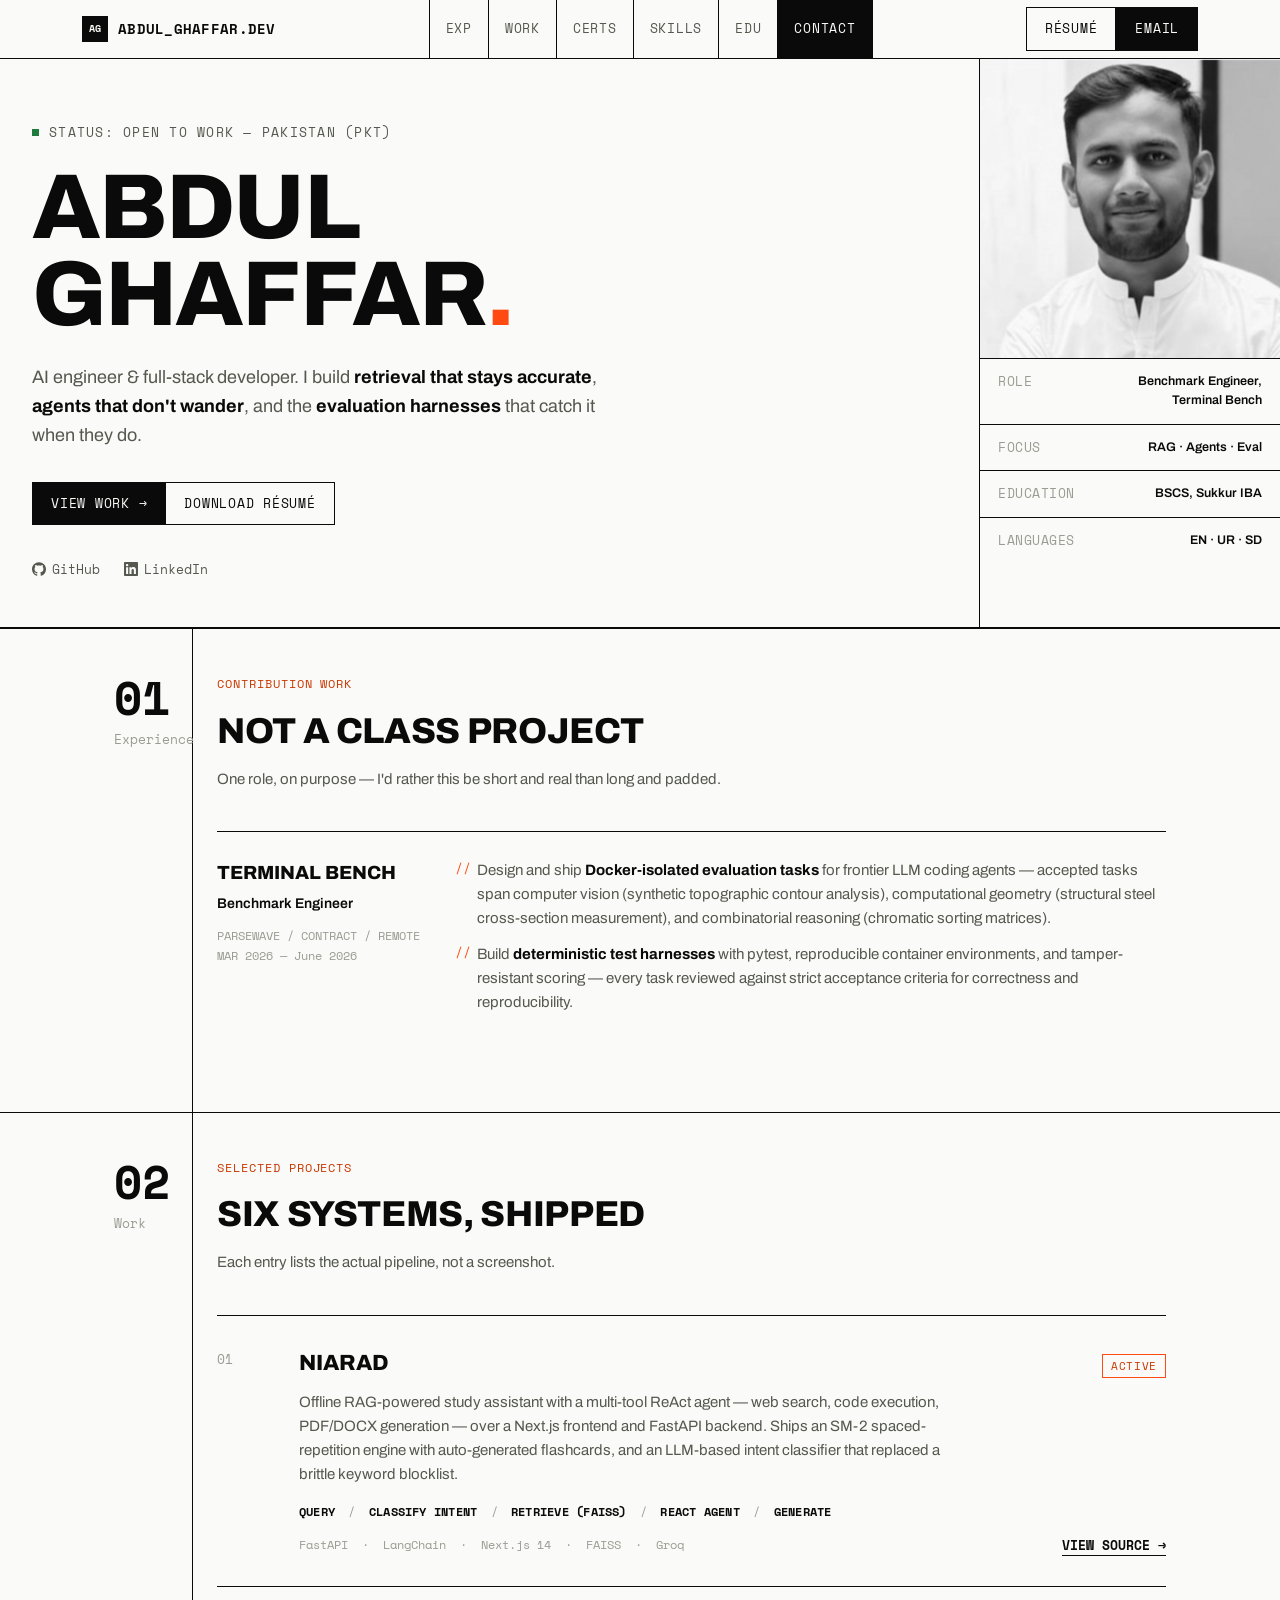
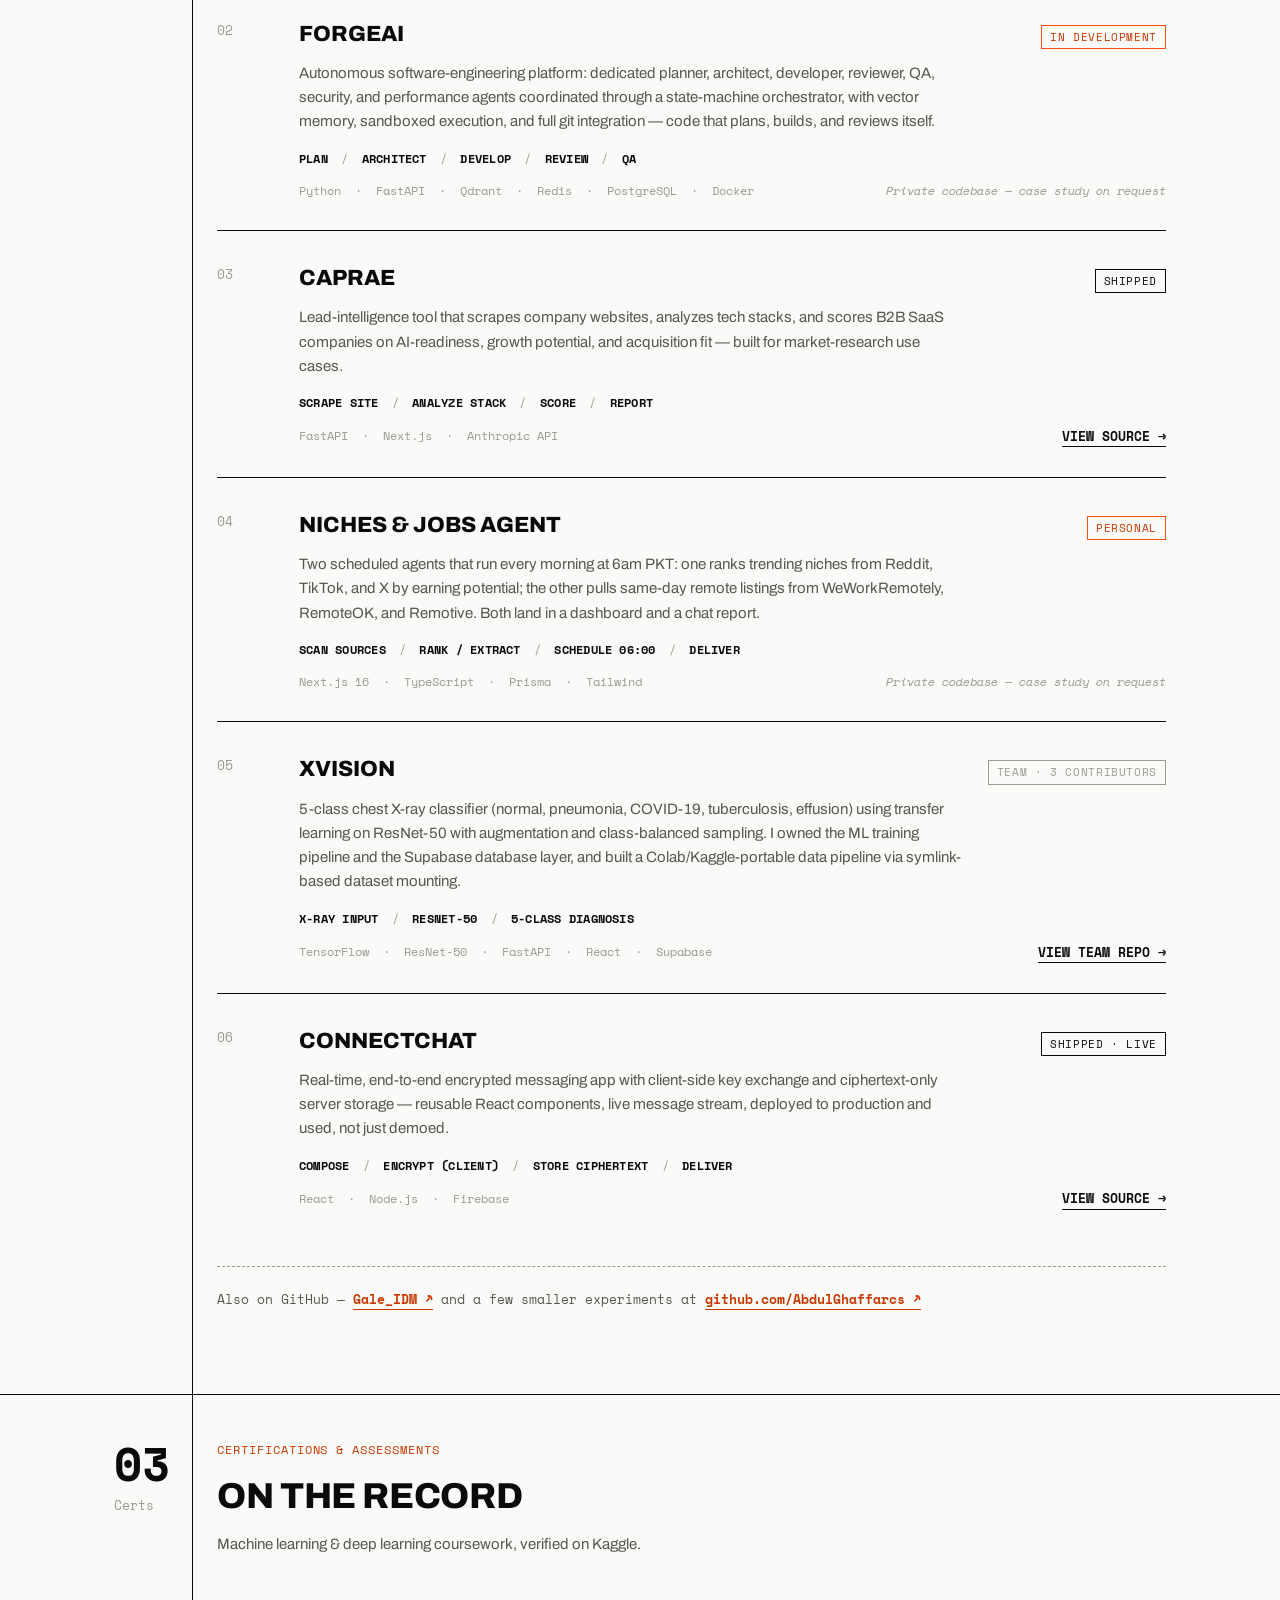
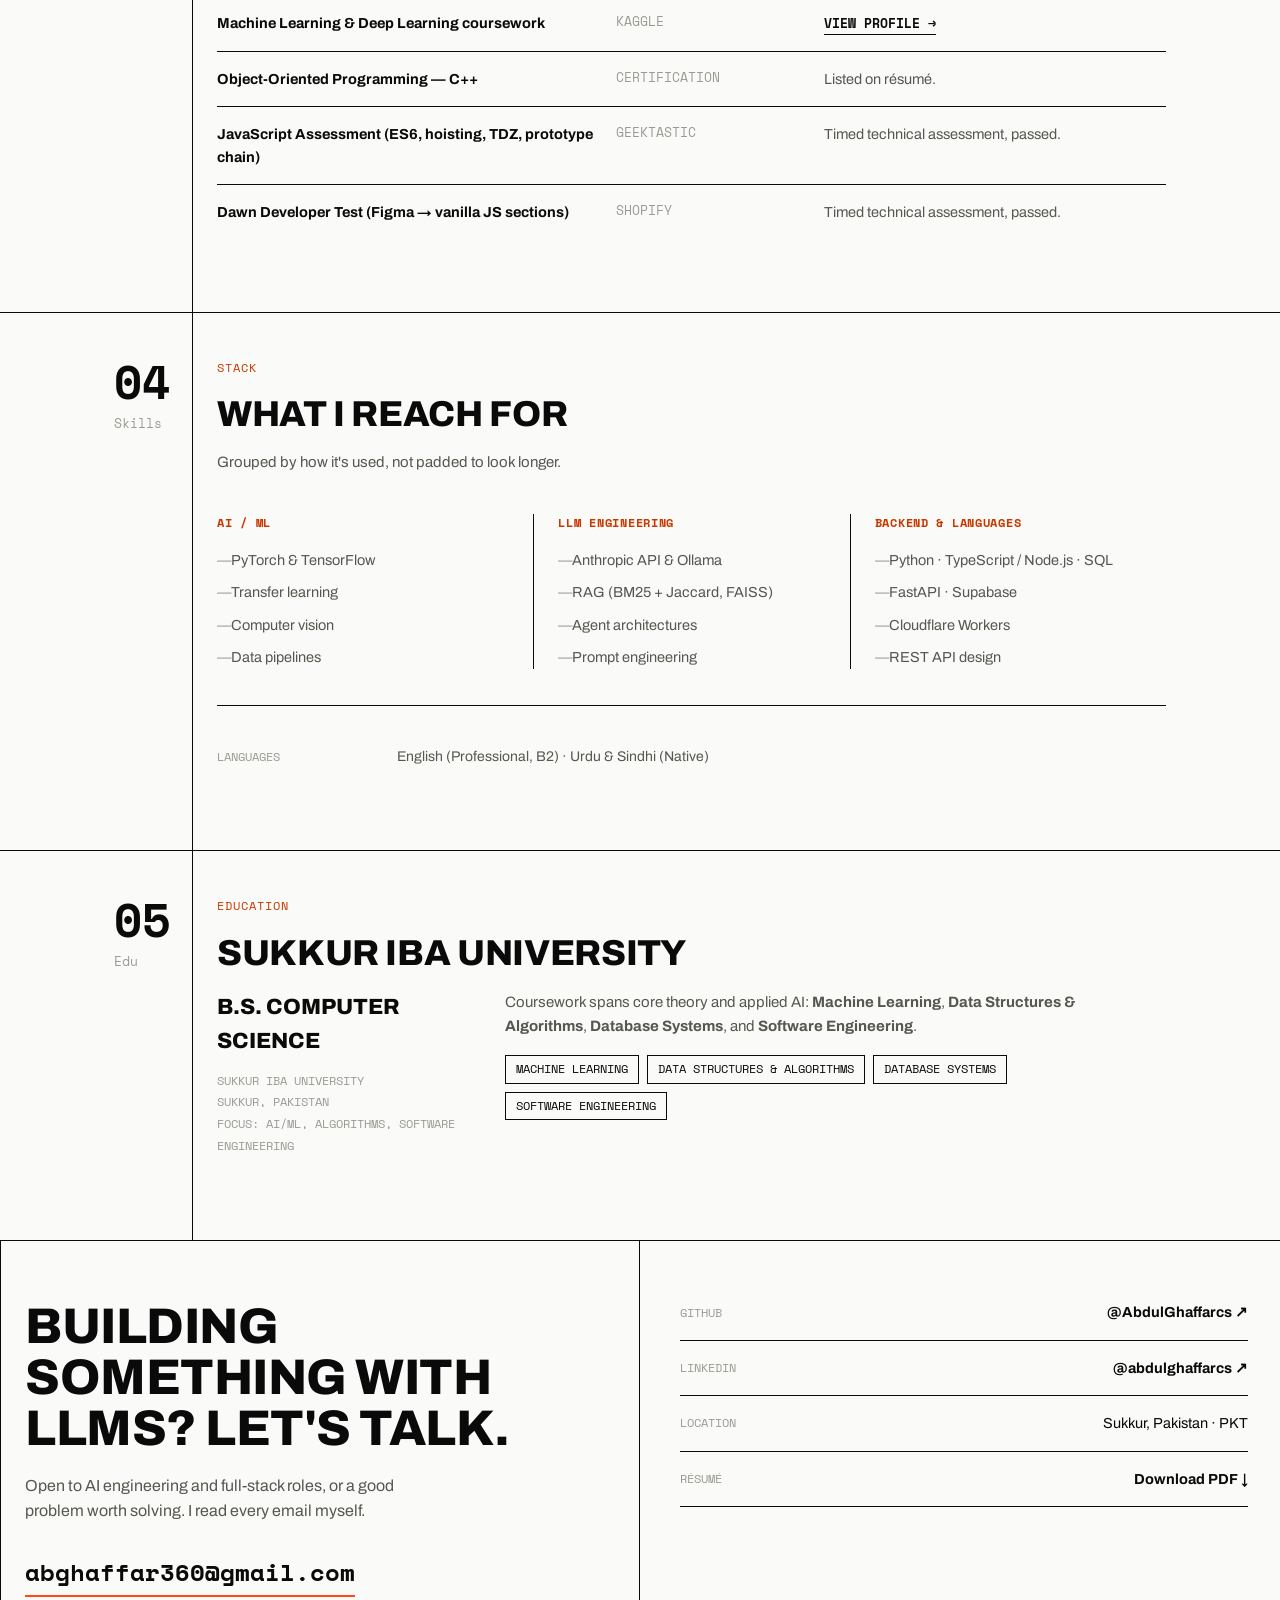
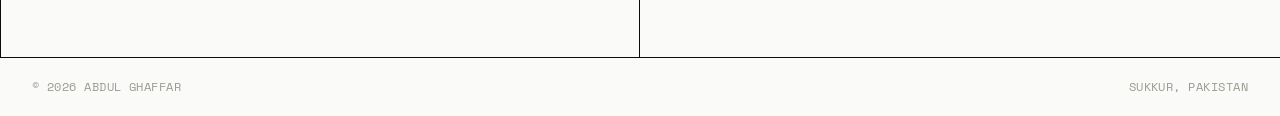
==== index.html @ 26783d9b "Update status message to reflect location change" ====
<!DOCTYPE html>
<html lang="en">
<head>
<meta charset="UTF-8" />
<meta name="viewport" content="width=device-width, initial-scale=1.0" />
<title>Abdul Ghaffar — AI Engineer &amp; Full-Stack Developer</title>
<meta name="description" content="Abdul Ghaffar — AI engineer and full-stack developer building RAG pipelines, multi-agent systems, and evaluation harnesses for LLMs. Currently a Benchmark Engineer at Terminal Bench (Parsewave)." />
<link rel="icon" href="assets/favicon.svg" type="image/svg+xml" />
<link rel="preconnect" href="https://fonts.googleapis.com">
<link rel="preconnect" href="https://fonts.gstatic.com" crossorigin>
<link href="https://fonts.googleapis.com/css2?family=Archivo:wght@400;500;600;700;800&family=Space+Mono:wght@400;700&display=swap" rel="stylesheet">
<link rel="stylesheet" href="styles.css">
</head>
<body>

<nav class="nav">
  <div class="wrap nav-row">
    <a href="#top" class="brand">
      <span class="brand-mark">AG</span>
      ABDUL_GHAFFAR.DEV
    </a>
    <div class="nav-links" id="navlinks">
      <a href="#experience">Exp</a>
      <a href="#work">Work</a>
      <a href="#certifications">Certs</a>
      <a href="#skills">Skills</a>
      <a href="#education">Edu</a>
      <a href="#contact">Contact</a>
    </div>
    <div class="nav-actions">
      <a class="btn" href="assets/AbdulGhaffar-Resume.pdf" target="_blank" rel="noopener">Résumé</a>
      <a class="btn btn-primary" href="mailto:abghaffar360@gmail.com">Email</a>
      <button class="nav-toggle" id="navToggle" aria-label="Open menu" aria-expanded="false">
        <svg width="18" height="18" viewBox="0 0 24 24" fill="none" stroke="currentColor" stroke-width="2"><line x1="3" y1="7" x2="21" y2="7"/><line x1="3" y1="17" x2="21" y2="17"/></svg>
      </button>
    </div>
  </div>
  <div class="nav-panel" id="navPanel">
    <a href="#experience">01 Experience</a>
    <a href="#work">02 Work</a>
    <a href="#certifications">03 Certifications</a>
    <a href="#skills">04 Skills</a>
    <a href="#education">05 Education</a>
    <a href="#contact">06 Contact</a>
    <a class="btn btn-primary" href="assets/AbdulGhaffar-Resume.pdf" target="_blank" rel="noopener">Download résumé</a>
  </div>
</nav>

<main id="top">

  <!-- HERO / MASTHEAD -->
  <header class="hero section">
    <div class="hero-inner">
      <div class="hero-main">
        <p class="hero-kicker"><span class="blip"></span> STATUS: OPEN TO WORK — PAKISTAN (PKT)</p>
        <h1 class="hero-title">Abdul<br>Ghaffar<span class="accent">.</span></h1>
        <p class="hero-lede">
          AI engineer &amp; full-stack developer. I build <strong>retrieval that stays accurate</strong>, <strong>agents that don't wander</strong>, and the <strong>evaluation harnesses</strong> that catch it when they do.
        </p>
        <div class="hero-ctas">
          <a href="#work" class="btn btn-primary">View Work →</a>
          <a href="assets/AbdulGhaffar-Resume.pdf" target="_blank" rel="noopener" class="btn">Download Résumé</a>
        </div>
        <div class="hero-links">
          <a href="https://github.com/AbdulGhaffarcs" target="_blank" rel="noopener">
            <svg viewBox="0 0 24 24" fill="currentColor"><path d="M12 .297c-6.63 0-12 5.373-12 12 0 5.303 3.438 9.8 8.205 11.385.6.113.82-.258.82-.577 0-.285-.01-1.04-.015-2.04-3.338.724-4.042-1.61-4.042-1.61C4.422 18.07 3.633 17.7 3.633 17.7c-1.087-.744.084-.729.084-.729 1.205.084 1.838 1.236 1.838 1.236 1.07 1.835 2.809 1.305 3.495.998.108-.776.417-1.305.76-1.605-2.665-.3-5.466-1.332-5.466-5.93 0-1.31.465-2.38 1.235-3.22-.135-.303-.54-1.523.105-3.176 0 0 1.005-.322 3.3 1.23.96-.267 1.98-.4 3-.405 1.02.005 2.04.138 3 .405 2.28-1.552 3.285-1.23 3.285-1.23.645 1.653.24 2.873.12 3.176.765.84 1.23 1.91 1.23 3.22 0 4.61-2.805 5.625-5.475 5.92.42.36.81 1.096.81 2.22 0 1.606-.015 2.896-.015 3.286 0 .315.21.69.825.57C20.565 22.092 24 17.592 24 12.297c0-6.627-5.373-12-12-12"/></svg>
            GitHub
          </a>
          <a href="https://linkedin.com/in/abdulghaffarcs" target="_blank" rel="noopener">
            <svg viewBox="0 0 24 24" fill="currentColor"><path d="M20.447 20.452h-3.554v-5.569c0-1.328-.027-3.037-1.852-3.037-1.853 0-2.136 1.445-2.136 2.939v5.667H9.351V9h3.414v1.561h.046c.477-.9 1.637-1.85 3.37-1.85 3.601 0 4.267 2.37 4.267 5.455v6.286zM5.337 7.433c-1.144 0-2.063-.926-2.063-2.065 0-1.138.92-2.063 2.063-2.063 1.14 0 2.064.925 2.064 2.063 0 1.139-.925 2.065-2.064 2.065zm1.782 13.019H3.555V9h3.564v11.452zM22.225 0H1.771C.792 0 0 .774 0 1.729v20.542C0 23.227.792 24 1.771 24h20.451C23.2 24 24 23.227 24 22.271V1.729C24 .774 23.2 0 22.222 0h.003z"/></svg>
            LinkedIn
          </a>
        </div>
      </div>

      <aside class="hero-side">
        <div class="hero-photo">
          <img src="assets/portrait.jpg" alt="Portrait of Abdul Ghaffar" loading="eager">
        </div>
        <div class="hero-meta">
          <div class="meta-row"><span class="k">Role</span><span class="v">Benchmark Engineer, Terminal Bench</span></div>
          <div class="meta-row"><span class="k">Focus</span><span class="v">RAG · Agents · Eval</span></div>
          <div class="meta-row"><span class="k">Education</span><span class="v">BSCS, Sukkur IBA</span></div>
          <div class="meta-row"><span class="k">Languages</span><span class="v">EN · UR · SD</span></div>
        </div>
      </aside>
    </div>
  </header>

  <!-- 01 EXPERIENCE -->
  <section id="experience" class="section">
    <div class="wrap section-inner">
      <div class="section-index"><span class="num">01</span>Experience</div>
      <div class="section-body">
        <p class="eyebrow-tag">Contribution Work</p>
        <h2 class="section-h">Not a class project</h2>
        <p class="section-sub reveal">One role, on purpose — I'd rather this be short and real than long and padded.</p>

        <div class="xp-row reveal">
          <div>
            <h3 class="xp-org">Terminal Bench</h3>
            <p class="xp-role">Benchmark Engineer</p>
            <p class="xp-meta">PARSEWAVE / CONTRACT / REMOTE<br>MAR 2026 — June 2026</p>
          </div>
          <div class="xp-body">
            <ul>
              <li>Design and ship <strong>Docker-isolated evaluation tasks</strong> for frontier LLM coding agents — accepted tasks span computer vision (synthetic topographic contour analysis), computational geometry (structural steel cross-section measurement), and combinatorial reasoning (chromatic sorting matrices).</li>
              <li>Build <strong>deterministic test harnesses</strong> with pytest, reproducible container environments, and tamper-resistant scoring — every task reviewed against strict acceptance criteria for correctness and reproducibility.</li>
            </ul>
          </div>
        </div>
      </div>
    </div>
  </section>

  <!-- 02 WORK -->
  <section id="work" class="section">
    <div class="wrap section-inner">
      <div class="section-index"><span class="num">02</span>Work</div>
      <div class="section-body">
        <p class="eyebrow-tag">Selected projects</p>
        <h2 class="section-h">Six systems, shipped</h2>
        <p class="section-sub reveal">Each entry lists the actual pipeline, not a screenshot.</p>

        <div class="proj-row reveal">
          <div class="proj-idx">01</div>
          <div>
            <div class="proj-head"><h3 class="proj-name">NIARAD</h3><span class="proj-status wip">Active</span></div>
            <p class="proj-desc">Offline RAG-powered study assistant with a multi-tool ReAct agent — web search, code execution, PDF/DOCX generation — over a Next.js frontend and FastAPI backend. Ships an SM-2 spaced-repetition engine with auto-generated flashcards, and an LLM-based intent classifier that replaced a brittle keyword blocklist.</p>
            <p class="proj-flow"><b>Query</b> <span class="sep">/</span> <b>Classify intent</b> <span class="sep">/</span> <b>Retrieve (FAISS)</b> <span class="sep">/</span> <b>ReAct agent</b> <span class="sep">/</span> <b>Generate</b></p>
            <div class="proj-bottom">
              <div class="proj-stack"><span>FastAPI</span><span>LangChain</span><span>Next.js 14</span><span>FAISS</span><span>Groq</span></div>
              <a class="proj-link" href="https://github.com/AbdulGhaffarcs/niarad_agent" target="_blank" rel="noopener">View source →</a>
            </div>
          </div>
        </div>

        <div class="proj-row reveal">
          <div class="proj-idx">02</div>
          <div>
            <div class="proj-head"><h3 class="proj-name">ForgeAI</h3><span class="proj-status wip">In development</span></div>
            <p class="proj-desc">Autonomous software-engineering platform: dedicated planner, architect, developer, reviewer, QA, security, and performance agents coordinated through a state-machine orchestrator, with vector memory, sandboxed execution, and full git integration — code that plans, builds, and reviews itself.</p>
            <p class="proj-flow"><b>Plan</b> <span class="sep">/</span> <b>Architect</b> <span class="sep">/</span> <b>Develop</b> <span class="sep">/</span> <b>Review</b> <span class="sep">/</span> <b>QA</b></p>
            <div class="proj-bottom">
              <div class="proj-stack"><span>Python</span><span>FastAPI</span><span>Qdrant</span><span>Redis</span><span>PostgreSQL</span><span>Docker</span></div>
              <span class="proj-private">Private codebase — case study on request</span>
            </div>
          </div>
        </div>

        <div class="proj-row reveal">
          <div class="proj-idx">03</div>
          <div>
            <div class="proj-head"><h3 class="proj-name">Caprae</h3><span class="proj-status">Shipped</span></div>
            <p class="proj-desc">Lead-intelligence tool that scrapes company websites, analyzes tech stacks, and scores B2B SaaS companies on AI-readiness, growth potential, and acquisition fit — built for market-research use cases.</p>
            <p class="proj-flow"><b>Scrape site</b> <span class="sep">/</span> <b>Analyze stack</b> <span class="sep">/</span> <b>Score</b> <span class="sep">/</span> <b>Report</b></p>
            <div class="proj-bottom">
              <div class="proj-stack"><span>FastAPI</span><span>Next.js</span><span>Anthropic API</span></div>
              <a class="proj-link" href="https://github.com/AbdulGhaffarcs/ai-readiness-scorer" target="_blank" rel="noopener">View source →</a>
            </div>
          </div>
        </div>

        <div class="proj-row reveal">
          <div class="proj-idx">04</div>
          <div>
            <div class="proj-head"><h3 class="proj-name">Niches &amp; Jobs Agent</h3><span class="proj-status wip">Personal</span></div>
            <p class="proj-desc">Two scheduled agents that run every morning at 6am PKT: one ranks trending niches from Reddit, TikTok, and X by earning potential; the other pulls same-day remote listings from WeWorkRemotely, RemoteOK, and Remotive. Both land in a dashboard and a chat report.</p>
            <p class="proj-flow"><b>Scan sources</b> <span class="sep">/</span> <b>Rank / extract</b> <span class="sep">/</span> <b>Schedule 06:00</b> <span class="sep">/</span> <b>Deliver</b></p>
            <div class="proj-bottom">
              <div class="proj-stack"><span>Next.js 16</span><span>TypeScript</span><span>Prisma</span><span>Tailwind</span></div>
              <span class="proj-private">Private codebase — case study on request</span>
            </div>
          </div>
        </div>

        <div class="proj-row reveal">
          <div class="proj-idx">05</div>
          <div>
            <div class="proj-head"><h3 class="proj-name">XVision</h3><span class="proj-status team">Team · 3 contributors</span></div>
            <p class="proj-desc">5-class chest X-ray classifier (normal, pneumonia, COVID-19, tuberculosis, effusion) using transfer learning on ResNet-50 with augmentation and class-balanced sampling. I owned the ML training pipeline and the Supabase database layer, and built a Colab/Kaggle-portable data pipeline via symlink-based dataset mounting.</p>
            <p class="proj-flow"><b>X-ray input</b> <span class="sep">/</span> <b>ResNet-50</b> <span class="sep">/</span> <b>5-class diagnosis</b></p>
            <div class="proj-bottom">
              <div class="proj-stack"><span>TensorFlow</span><span>ResNet-50</span><span>FastAPI</span><span>React</span><span>Supabase</span></div>
              <a class="proj-link" href="https://github.com/shoaibahmedcs/xvision" target="_blank" rel="noopener">View team repo →</a>
            </div>
          </div>
        </div>

        <div class="proj-row reveal">
          <div class="proj-idx">06</div>
          <div>
            <div class="proj-head"><h3 class="proj-name">ConnectChat</h3><span class="proj-status">Shipped · Live</span></div>
            <p class="proj-desc">Real-time, end-to-end encrypted messaging app with client-side key exchange and ciphertext-only server storage — reusable React components, live message stream, deployed to production and used, not just demoed.</p>
            <p class="proj-flow"><b>Compose</b> <span class="sep">/</span> <b>Encrypt (client)</b> <span class="sep">/</span> <b>Store ciphertext</b> <span class="sep">/</span> <b>Deliver</b></p>
            <div class="proj-bottom">
              <div class="proj-stack"><span>React</span><span>Node.js</span><span>Firebase</span></div>
              <a class="proj-link" href="https://github.com/AbdulGhaffarcs/connectChat" target="_blank" rel="noopener">View source →</a>
            </div>
          </div>
        </div>

        <p class="proj-more reveal">
          Also on GitHub — <a href="https://github.com/AbdulGhaffarcs/Gale_IDM" target="_blank" rel="noopener">Gale_IDM ↗</a> and a few smaller experiments at <a href="https://github.com/AbdulGhaffarcs" target="_blank" rel="noopener">github.com/AbdulGhaffarcs ↗</a>
        </p>
      </div>
    </div>
  </section>

  <!-- 03 CERTIFICATIONS -->
  <section id="certifications" class="section">
    <div class="wrap section-inner">
      <div class="section-index"><span class="num">03</span>Certs</div>
      <div class="section-body">
        <p class="eyebrow-tag">Certifications &amp; assessments</p>
        <h2 class="section-h">On the record</h2>
        <p class="section-sub reveal">Machine learning &amp; deep learning coursework, verified on Kaggle.</p>

        <table class="cert-table reveal">
          <tbody>
            <tr>
              <td class="cert-name">Machine Learning &amp; Deep Learning coursework</td>
              <td class="cert-issuer">Kaggle</td>
              <td class="cert-note"><a class="proj-link" href="https://www.kaggle.com/" target="_blank" rel="noopener">View profile →</a></td>
              <!-- TODO: replace href above with your actual Kaggle profile URL, e.g. https://www.kaggle.com/yourusername -->
            </tr>
            <tr>
              <td class="cert-name">Object-Oriented Programming — C++</td>
              <td class="cert-issuer">Certification</td>
              <td class="cert-note">Listed on résumé.</td>
            </tr>
            <tr>
              <td class="cert-name">JavaScript Assessment (ES6, hoisting, TDZ, prototype chain)</td>
              <td class="cert-issuer">Geektastic</td>
              <td class="cert-note">Timed technical assessment, passed.</td>
            </tr>
            <tr>
              <td class="cert-name">Dawn Developer Test (Figma → vanilla JS sections)</td>
              <td class="cert-issuer">Shopify</td>
              <td class="cert-note">Timed technical assessment, passed.</td>
            </tr>
          </tbody>
        </table>
      </div>
    </div>
  </section>

  <!-- 04 SKILLS -->
  <section id="skills" class="section">
    <div class="wrap section-inner">
      <div class="section-index"><span class="num">04</span>Skills</div>
      <div class="section-body">
        <p class="eyebrow-tag">Stack</p>
        <h2 class="section-h">What I reach for</h2>
        <p class="section-sub reveal">Grouped by how it's used, not padded to look longer.</p>

        <div class="skills-cols">
          <div class="skills-col reveal">
            <h3>AI / ML</h3>
            <ul>
              <li>PyTorch &amp; TensorFlow</li>
              <li>Transfer learning</li>
              <li>Computer vision</li>
              <li>Data pipelines</li>
            </ul>
          </div>
          <div class="skills-col reveal">
            <h3>LLM Engineering</h3>
            <ul>
              <li>Anthropic API &amp; Ollama</li>
              <li>RAG (BM25 + Jaccard, FAISS)</li>
              <li>Agent architectures</li>
              <li>Prompt engineering</li>
            </ul>
          </div>
          <div class="skills-col reveal">
            <h3>Backend &amp; Languages</h3>
            <ul>
              <li>Python · TypeScript / Node.js · SQL</li>
              <li>FastAPI · Supabase</li>
              <li>Cloudflare Workers</li>
              <li>REST API design</li>
            </ul>
          </div>
        </div>

        <div class="skills-extra reveal">
          <div class="extra-row"><span class="k">Languages</span><span class="v">English (Professional, B2) · Urdu &amp; Sindhi (Native)</span></div>
        </div>
      </div>
    </div>
  </section>

  <!-- 05 EDUCATION -->
  <section id="education" class="section">
    <div class="wrap section-inner">
      <div class="section-index"><span class="num">05</span>Edu</div>
      <div class="section-body">
        <p class="eyebrow-tag">Education</p>
        <h2 class="section-h">Sukkur IBA University</h2>

        <div class="edu-row reveal">
          <div>
            <h3 class="edu-school">B.S. Computer Science</h3>
            <p class="edu-meta">SUKKUR IBA UNIVERSITY<br>SUKKUR, PAKISTAN<br>FOCUS: AI/ML, ALGORITHMS, SOFTWARE ENGINEERING</p>
          </div>
          <div class="edu-body">
            <p>Coursework spans core theory and applied AI: <strong>Machine Learning</strong>, <strong>Data Structures &amp; Algorithms</strong>, <strong>Database Systems</strong>, and <strong>Software Engineering</strong>.</p>
            <div class="edu-courses">
              <span>MACHINE LEARNING</span>
              <span>DATA STRUCTURES &amp; ALGORITHMS</span>
              <span>DATABASE SYSTEMS</span>
              <span>SOFTWARE ENGINEERING</span>
            </div>
          </div>
        </div>
      </div>
    </div>
  </section>

  <!-- 06 CONTACT -->
  <section id="contact" class="section">
    <div class="contact-inner">
      <div class="contact-left reveal">
        <h2 class="contact-h">Building something with LLMs? Let's talk.</h2>
        <p class="contact-lede">Open to AI engineering and full-stack roles, or a good problem worth solving. I read every email myself.</p>
        <a class="contact-email" href="mailto:abghaffar360@gmail.com">abghaffar360@gmail.com</a>
      </div>
      <div class="contact-right reveal">
        <div class="channel-row"><span class="lbl">GitHub</span><a href="https://github.com/AbdulGhaffarcs" target="_blank" rel="noopener">@AbdulGhaffarcs ↗</a></div>
        <div class="channel-row"><span class="lbl">LinkedIn</span><a href="https://linkedin.com/in/abdulghaffarcs" target="_blank" rel="noopener">@abdulghaffarcs ↗</a></div>
        <div class="channel-row"><span class="lbl">Location</span><span>Sukkur, Pakistan · PKT</span></div>
        <div class="channel-row"><span class="lbl">Résumé</span><a href="assets/AbdulGhaffar_fullStack.pdf" target="_blank" rel="noopener">Download PDF ↓</a></div>
      </div>
    </div>
  </section>

</main>

<footer>
  <div class="foot-row">
    <span>© 2026 Abdul Ghaffar</span>
    <span>Sukkur, Pakistan</span>
  </div>
</footer>

<script src="script.js"></script>
</body>
</html>
---- styles.css ----
/* ============================================================
   Abdul Ghaffar — Portfolio v2
   Direction: technical index / report. No cards, no rounded
   corners, no soft shadows. Hairline rules, numbered sections,
   a single accent used sparingly. Set in one grotesk + one mono.
   ============================================================ */

:root{
  --paper: #FAFAF8;
  --ink: #0A0A0A;
  --ink-soft: #55584F;
  --ink-faint: #9A9C93;
  --line: #0A0A0A;
  --accent: #FF4B12;
  --accent-ink: #C93800;
  --pass: #1F7A3D;
  --sans: "Archivo", "Arial Narrow", sans-serif;
  --mono: "Space Mono", ui-monospace, Menlo, monospace;
  --maxw: 1180px;
}

*, *::before, *::after{ box-sizing: border-box; }
html{ scroll-behavior: smooth; }
@media (prefers-reduced-motion: reduce){
  html{ scroll-behavior: auto; }
  *{ animation-duration: .001ms !important; transition-duration: .001ms !important; }
}

body{
  margin: 0;
  background: var(--paper);
  color: var(--ink);
  font-family: var(--sans);
  font-size: 16px;
  line-height: 1.55;
  -webkit-font-smoothing: antialiased;
}

a{ color: inherit; text-decoration: none; }
img{ max-width: 100%; display: block; }
ul{ margin: 0; padding: 0; list-style: none; }
::selection{ background: var(--ink); color: var(--paper); }
:focus-visible{ outline: 2px solid var(--accent); outline-offset: 2px; }

.wrap{ max-width: var(--maxw); margin: 0 auto; padding: 0 32px; }

/* ---------- Nav ---------- */
.nav{
  position: sticky; top: 0; z-index: 50;
  background: var(--paper);
  border-bottom: 1px solid var(--ink);
}
.nav-row{
  display: flex; align-items: center; justify-content: space-between;
  height: 58px;
}
.brand{
  display: flex; align-items: center; gap: 10px;
  font-family: var(--mono); font-weight: 700; font-size: 13.5px;
  letter-spacing: .02em;
}
.brand-mark{
  width: 26px; height: 26px;
  background: var(--ink); color: var(--paper);
  display: grid; place-items: center;
  font-size: 10px; font-weight: 700;
}
.nav-links{
  display: flex; align-items: center; gap: 0;
  font-family: var(--mono); font-size: 12.5px; text-transform: uppercase; letter-spacing: .06em;
}
.nav-links a{
  padding: 20px 16px;
  border-left: 1px solid var(--line);
  color: var(--ink-soft);
  transition: background .12s ease, color .12s ease;
}
.nav-links a:last-child{ border-right: 1px solid var(--line); }
.nav-links a:hover, .nav-links a.is-active{ background: var(--ink); color: var(--paper); }

.nav-actions{ display: flex; align-items: center; }
.btn{
  font-family: var(--mono);
  font-size: 12.5px;
  text-transform: uppercase;
  letter-spacing: .06em;
  padding: 11px 18px;
  border: 1px solid var(--ink);
  background: var(--paper);
  color: var(--ink);
  cursor: pointer;
  display: inline-flex; align-items: center; gap: 6px;
  transition: background .12s ease, color .12s ease;
}
.btn:hover{ background: var(--ink); color: var(--paper); }
.btn-primary{ background: var(--ink); color: var(--paper); }
.btn-primary:hover{ background: var(--accent); border-color: var(--accent); color: var(--ink); }

.nav-toggle{
  display: none;
  border: 1px solid var(--ink); background: var(--paper);
  width: 40px; height: 40px;
  align-items: center; justify-content: center; cursor: pointer;
}

/* ---------- Section scaffold ---------- */
.section{ border-top: 1px solid var(--ink); padding: 0; }
.section-inner{ display: grid; grid-template-columns: 110px 1fr; }
.section-index{
  font-family: var(--mono);
  font-size: 13px;
  padding: 46px 0 0 32px;
  color: var(--ink-faint);
  position: relative;
}
.section-index .num{
  display: block;
  font-size: 46px;
  font-weight: 700;
  color: var(--ink);
  line-height: 1;
  margin-bottom: 8px;
}
.section-body{ padding: 46px 32px 72px 24px; border-left: 1px solid var(--ink); }

.eyebrow-tag{
  font-family: var(--mono);
  font-size: 12px;
  text-transform: uppercase;
  letter-spacing: .08em;
  color: var(--accent-ink);
  margin: 0 0 10px;
}
.section-h{
  font-family: var(--sans);
  font-weight: 800;
  font-size: clamp(26px, 3vw, 36px);
  letter-spacing: -0.01em;
  text-transform: uppercase;
  margin: 0 0 8px;
}
.section-sub{
  color: var(--ink-soft);
  font-size: 15px;
  max-width: 60ch;
  margin: 0 0 40px;
}

/* ---------- Hero / masthead ---------- */
.hero{ border-top: none; }
.hero-inner{
  display: grid;
  grid-template-columns: 1fr 300px;
  border-bottom: 1px solid var(--ink);
}
.hero-main{ padding: 64px 32px 48px; border-right: 1px solid var(--ink); }
.hero-kicker{
  font-family: var(--mono); font-size: 12.5px; text-transform: uppercase; letter-spacing: .1em;
  color: var(--ink-soft);
  display: flex; align-items: center; gap: 10px; margin: 0 0 22px;
}
.hero-kicker .blip{ width: 7px; height: 7px; background: var(--pass); display: inline-block; }

.hero-title{
  font-family: var(--sans);
  font-weight: 800;
  font-size: clamp(46px, 7.4vw, 92px);
  line-height: 0.94;
  letter-spacing: -0.02em;
  text-transform: uppercase;
  margin: 0 0 26px;
}
.hero-title .accent{ color: var(--accent); }

.hero-lede{
  font-size: 18px;
  color: var(--ink-soft);
  max-width: 60ch;
  margin: 0 0 32px;
  line-height: 1.6;
}
.hero-lede strong{ color: var(--ink); font-weight: 700; }

.hero-ctas{ display: flex; gap: 0; margin-bottom: 34px; flex-wrap: wrap; }
.hero-ctas .btn{ margin-right: -1px; }

.hero-links{
  display: flex; gap: 24px;
  font-family: var(--mono); font-size: 13px; color: var(--ink-soft);
}
.hero-links a{ display: inline-flex; align-items: center; gap: 6px; }
.hero-links a:hover{ color: var(--accent-ink); }
.hero-links svg{ width: 14px; height: 14px; }

.hero-side{ display: flex; flex-direction: column; }
.hero-photo{
  aspect-ratio: 1;
  border-bottom: 1px solid var(--ink);
  overflow: hidden;
}
.hero-photo img{ width: 100%; height: 100%; object-fit: cover; filter: grayscale(100%) contrast(1.08); }
.hero-meta{ padding: 0; }
.meta-row{
  display: flex; justify-content: space-between; gap: 10px;
  padding: 13px 18px;
  border-bottom: 1px solid var(--ink);
  font-size: 12.5px;
}
.meta-row:last-child{ border-bottom: none; }
.meta-row .k{ font-family: var(--mono); color: var(--ink-faint); text-transform: uppercase; letter-spacing: .04em; }
.meta-row .v{ text-align: right; font-weight: 600; max-width: 60%; }

/* ---------- reveal ---------- */
.reveal{ opacity: 0; transform: translateY(10px); transition: opacity .45s ease, transform .45s ease; }
.reveal.is-visible{ opacity: 1; transform: none; }

/* ---------- Experience (table row style) ---------- */
.xp-row{
  display: grid;
  grid-template-columns: 210px 1fr;
  gap: 28px;
  padding: 26px 0;
  border-top: 1px solid var(--line);
}
.xp-row:first-child{ border-top: none; }
.xp-org{ font-family: var(--sans); font-weight: 800; font-size: 19px; text-transform: uppercase; margin: 0 0 6px; }
.xp-role{ font-weight: 600; font-size: 14px; margin: 0 0 6px; }
.xp-meta{ font-family: var(--mono); font-size: 11.5px; color: var(--ink-faint); line-height: 1.7; }
.xp-body li{
  position: relative; padding-left: 22px; margin-bottom: 12px;
  color: var(--ink-soft); font-size: 15px; line-height: 1.6;
}
.xp-body li::before{ content: "//"; position: absolute; left: 0; font-family: var(--mono); color: var(--accent); font-size: 13px; }
.xp-body li strong{ color: var(--ink); font-weight: 700; }
.xp-body li:last-child{ margin-bottom: 0; }

/* ---------- Projects (index rows) ---------- */
.proj-row{
  border-top: 1px solid var(--line);
  padding: 30px 0;
  display: grid;
  grid-template-columns: 60px 1fr;
  gap: 22px;
}
.proj-row:first-child{ border-top: none; }
.proj-idx{
  font-family: var(--mono); font-size: 13px; color: var(--ink-faint); padding-top: 3px;
}
.proj-head{
  display: flex; align-items: baseline; justify-content: space-between; gap: 14px; flex-wrap: wrap;
  margin-bottom: 10px;
}
.proj-name{ font-family: var(--sans); font-weight: 800; font-size: 22px; text-transform: uppercase; margin: 0; }
.proj-status{
  font-family: var(--mono); font-size: 10.5px; text-transform: uppercase; letter-spacing: .06em;
  padding: 3px 8px;
  border: 1px solid var(--ink);
  white-space: nowrap;
}
.proj-status.shipped{ background: var(--ink); color: var(--paper); }
.proj-status.wip{ border-color: var(--accent); color: var(--accent-ink); }
.proj-status.team{ color: var(--ink-faint); border-color: var(--ink-faint); }

.proj-desc{ color: var(--ink-soft); font-size: 15px; line-height: 1.62; max-width: 74ch; margin: 0 0 16px; }

.proj-flow{
  font-family: var(--mono); font-size: 11.5px; text-transform: uppercase;
  color: var(--ink-soft);
  margin-bottom: 14px;
  letter-spacing: .02em;
}
.proj-flow b{ color: var(--ink); font-weight: 700; }
.proj-flow .sep{ color: var(--ink-faint); margin: 0 6px; }

.proj-bottom{
  display: flex; align-items: center; justify-content: space-between; gap: 16px; flex-wrap: wrap;
}
.proj-stack{ display: flex; flex-wrap: wrap; gap: 6px 14px; font-family: var(--mono); font-size: 12px; color: var(--ink-faint); }
.proj-stack span:not(:last-child)::after{ content: "·"; margin-left: 14px; color: var(--ink-faint); }
.proj-link{
  font-family: var(--mono); font-size: 13px; font-weight: 700; text-transform: uppercase;
  color: var(--ink); display: inline-flex; align-items: center; gap: 6px;
  border-bottom: 1px solid var(--ink);
}
.proj-link:hover{ color: var(--accent-ink); border-color: var(--accent-ink); }
.proj-private{ font-family: var(--mono); font-size: 12px; color: var(--ink-faint); font-style: italic; }

.proj-more{
  margin-top: 26px;
  font-family: var(--mono); font-size: 13px; color: var(--ink-soft);
  padding-top: 22px; border-top: 1px dashed var(--ink-faint);
}
.proj-more a{ color: var(--accent-ink); font-weight: 700; border-bottom: 1px solid var(--accent-ink); }

/* ---------- Certifications ---------- */
.cert-table{ width: 100%; border-collapse: collapse; }
.cert-table tr{ border-top: 1px solid var(--line); }
.cert-table tr:first-child{ border-top: none; }
.cert-table td{ padding: 16px 0; font-size: 14.5px; vertical-align: top; }
.cert-table td.cert-name{ font-weight: 700; width: 42%; }
.cert-table td.cert-issuer{ font-family: var(--mono); font-size: 12.5px; color: var(--ink-faint); text-transform: uppercase; width: 22%; }
.cert-table td.cert-note{ color: var(--ink-soft); }

/* ---------- Skills ---------- */
.skills-cols{ display: grid; grid-template-columns: repeat(3,1fr); }
.skills-col{ border-left: 1px solid var(--line); padding: 0 24px; }
.skills-col:first-child{ border-left: none; padding-left: 0; }
.skills-col h3{
  font-family: var(--mono); font-size: 12px; text-transform: uppercase; letter-spacing: .06em;
  color: var(--accent-ink); margin: 0 0 16px;
}
.skills-col ul{ display: grid; gap: 10px; }
.skills-col li{ font-size: 14.5px; color: var(--ink-soft); padding-left: 14px; position: relative; }
.skills-col li::before{ content: "—"; position: absolute; left: 0; color: var(--ink-faint); }

.skills-extra{ margin-top: 36px; padding-top: 30px; border-top: 1px solid var(--line); }
.extra-row{ display: grid; grid-template-columns: 160px 1fr; gap: 20px; padding: 10px 0; font-size: 14px; }
.extra-row .k{ font-family: var(--mono); font-size: 11.5px; text-transform: uppercase; color: var(--ink-faint); padding-top: 2px; }
.extra-row .v{ color: var(--ink-soft); line-height: 1.6; }

/* ---------- Education ---------- */
.edu-row{ display: grid; grid-template-columns: 260px 1fr; gap: 28px; }
.edu-school{ font-family: var(--sans); font-weight: 800; font-size: 22px; text-transform: uppercase; margin: 0 0 6px; }
.edu-meta{ font-family: var(--mono); font-size: 12px; color: var(--ink-faint); line-height: 1.8; }
.edu-body p{ color: var(--ink-soft); font-size: 15px; line-height: 1.65; margin: 0 0 16px; max-width: 68ch; }
.edu-courses{ display: flex; flex-wrap: wrap; gap: 8px; font-family: var(--mono); font-size: 12px; }
.edu-courses span{ border: 1px solid var(--line); padding: 4px 10px; }

/* ---------- Contact ---------- */
.contact-inner{ display: grid; grid-template-columns: 1fr 1fr; }
.contact-left{ padding: 60px 32px 60px 24px; border-right: 1px solid var(--ink); border-left: 1px solid var(--ink); }
.contact-h{
  font-family: var(--sans); font-weight: 800; font-size: clamp(30px,4.4vw,50px);
  text-transform: uppercase; line-height: 1.02; letter-spacing: -0.01em; margin: 0 0 20px;
}
.contact-lede{ color: var(--ink-soft); font-size: 16px; max-width: 46ch; margin: 0 0 30px; }
.contact-email{
  font-family: var(--mono); font-size: clamp(18px,2.4vw,24px);
  border-bottom: 2px solid var(--accent);
  padding-bottom: 4px; display: inline-block; font-weight: 700;
}
.contact-email:hover{ color: var(--accent-ink); }
.contact-right{ padding: 60px 32px 60px 40px; }
.channel-row{
  display: flex; justify-content: space-between; align-items: center;
  border-bottom: 1px solid var(--line); padding: 16px 0; font-size: 14.5px;
}
.channel-row:first-child{ padding-top: 0; }
.channel-row .lbl{ font-family: var(--mono); font-size: 11.5px; text-transform: uppercase; color: var(--ink-faint); }
.channel-row a{ font-weight: 700; }
.channel-row a:hover{ color: var(--accent-ink); }

footer{ border-top: 1px solid var(--ink); }
.foot-row{
  padding: 20px 32px;
  display: flex; align-items: center; justify-content: space-between; gap: 16px;
  font-family: var(--mono); font-size: 11.5px; color: var(--ink-faint); flex-wrap: wrap;
  text-transform: uppercase; letter-spacing: .04em;
}

/* ---------- Responsive ---------- */
@media (max-width: 900px){
  .nav-links{ display: none; }
  .nav-actions .btn{ display: none; }
  .nav-toggle{ display: flex; }
  .hero-inner{ grid-template-columns: 1fr; }
  .hero-main{ border-right: none; border-bottom: 1px solid var(--ink); }
  .hero-side{ max-width: 340px; }
  .section-inner{ grid-template-columns: 1fr; }
  .section-index{ padding: 32px 24px 0; }
  .section-body{ border-left: none; padding: 20px 24px 56px; }
  .xp-row{ grid-template-columns: 1fr; }
  .skills-cols{ grid-template-columns: 1fr; }
  .skills-col{ border-left: none; padding: 0 0 26px; border-bottom: 1px solid var(--line); }
  .skills-col:last-child{ border-bottom: none; padding-bottom: 0; }
  .edu-row{ grid-template-columns: 1fr; }
  .contact-inner{ grid-template-columns: 1fr; }
  .contact-left{ border-right: none; border-bottom: 1px solid var(--ink); }
  .cert-table td.cert-name, .cert-table td.cert-issuer{ width: auto; }
}

@media (max-width: 560px){
  .wrap{ padding: 0 20px; }
  .hero-main{ padding: 40px 20px 34px; }
  .hero-ctas{ flex-direction: column; }
  .hero-ctas .btn{ justify-content: center; margin-right: 0; margin-bottom: -1px; }
  .cert-table td.cert-issuer{ display: none; }
  .contact-left, .contact-right{ padding: 40px 20px; }
  .proj-row{ grid-template-columns: 1fr; }
  .xp-row{ grid-template-columns: 1fr; gap: 14px; }
}

.nav-panel{
  display: none;
  position: fixed; inset: 58px 0 0 0;
  background: var(--paper); z-index: 49;
  padding: 0; overflow-y: auto;
}
.nav-panel.is-open{ display: block; }
.nav-panel a{
  display: block; padding: 20px 24px;
  border-bottom: 1px solid var(--ink);
  font-family: var(--sans); font-weight: 800; font-size: 22px; text-transform: uppercase;
}
.nav-panel .btn{ margin: 20px 24px 0; display: block; text-align: center; }
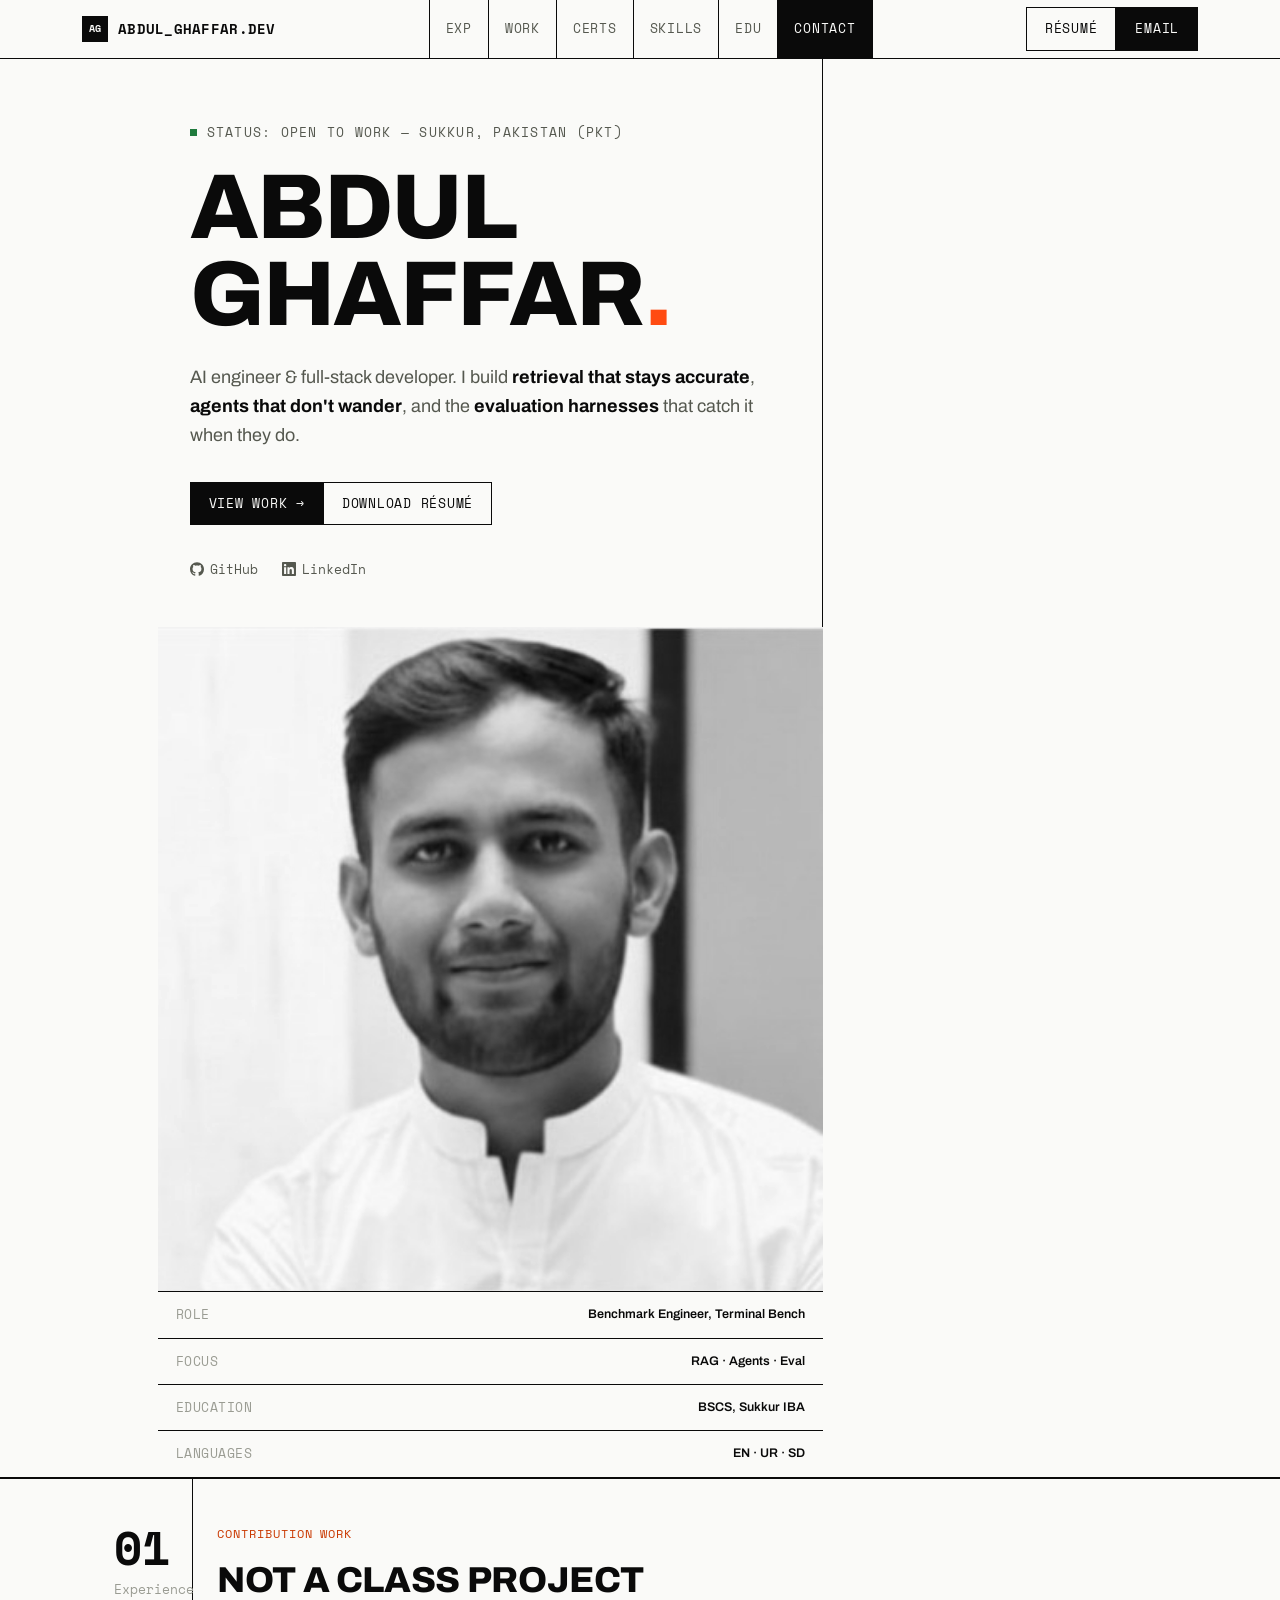
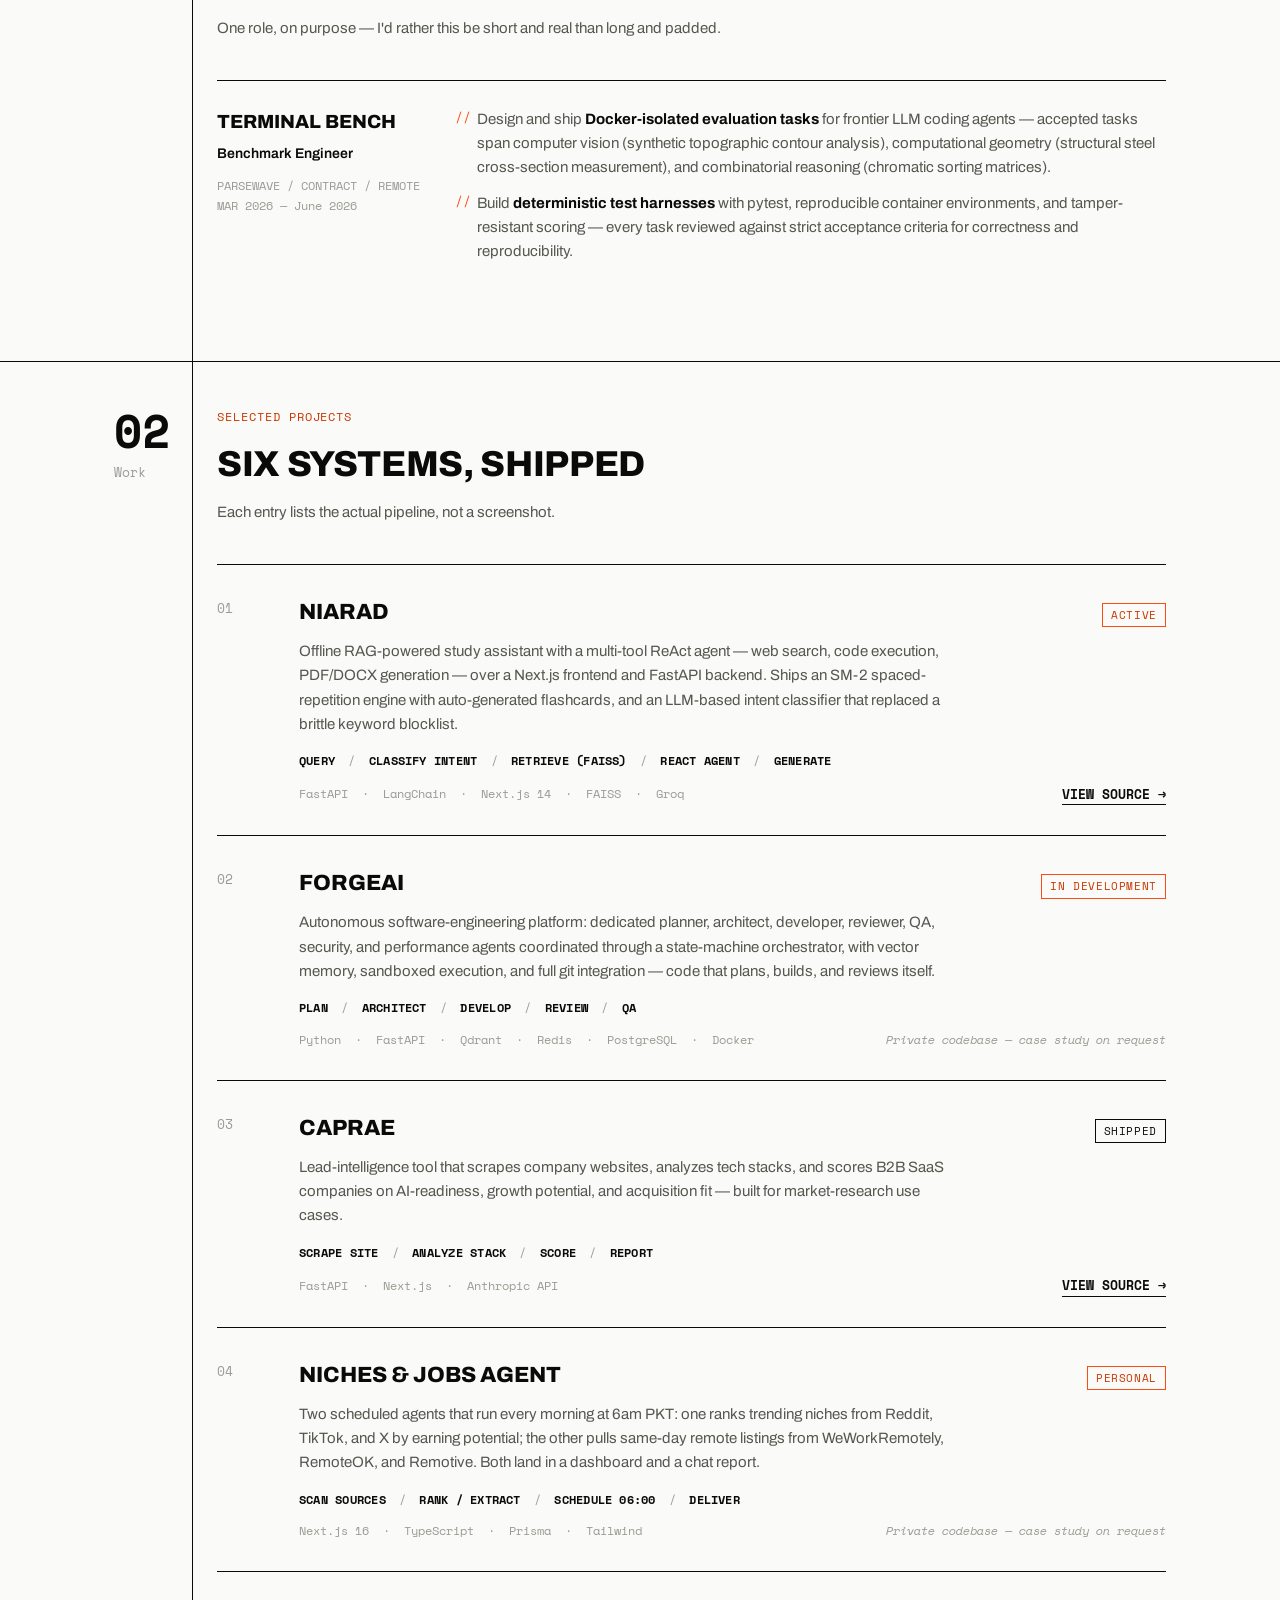
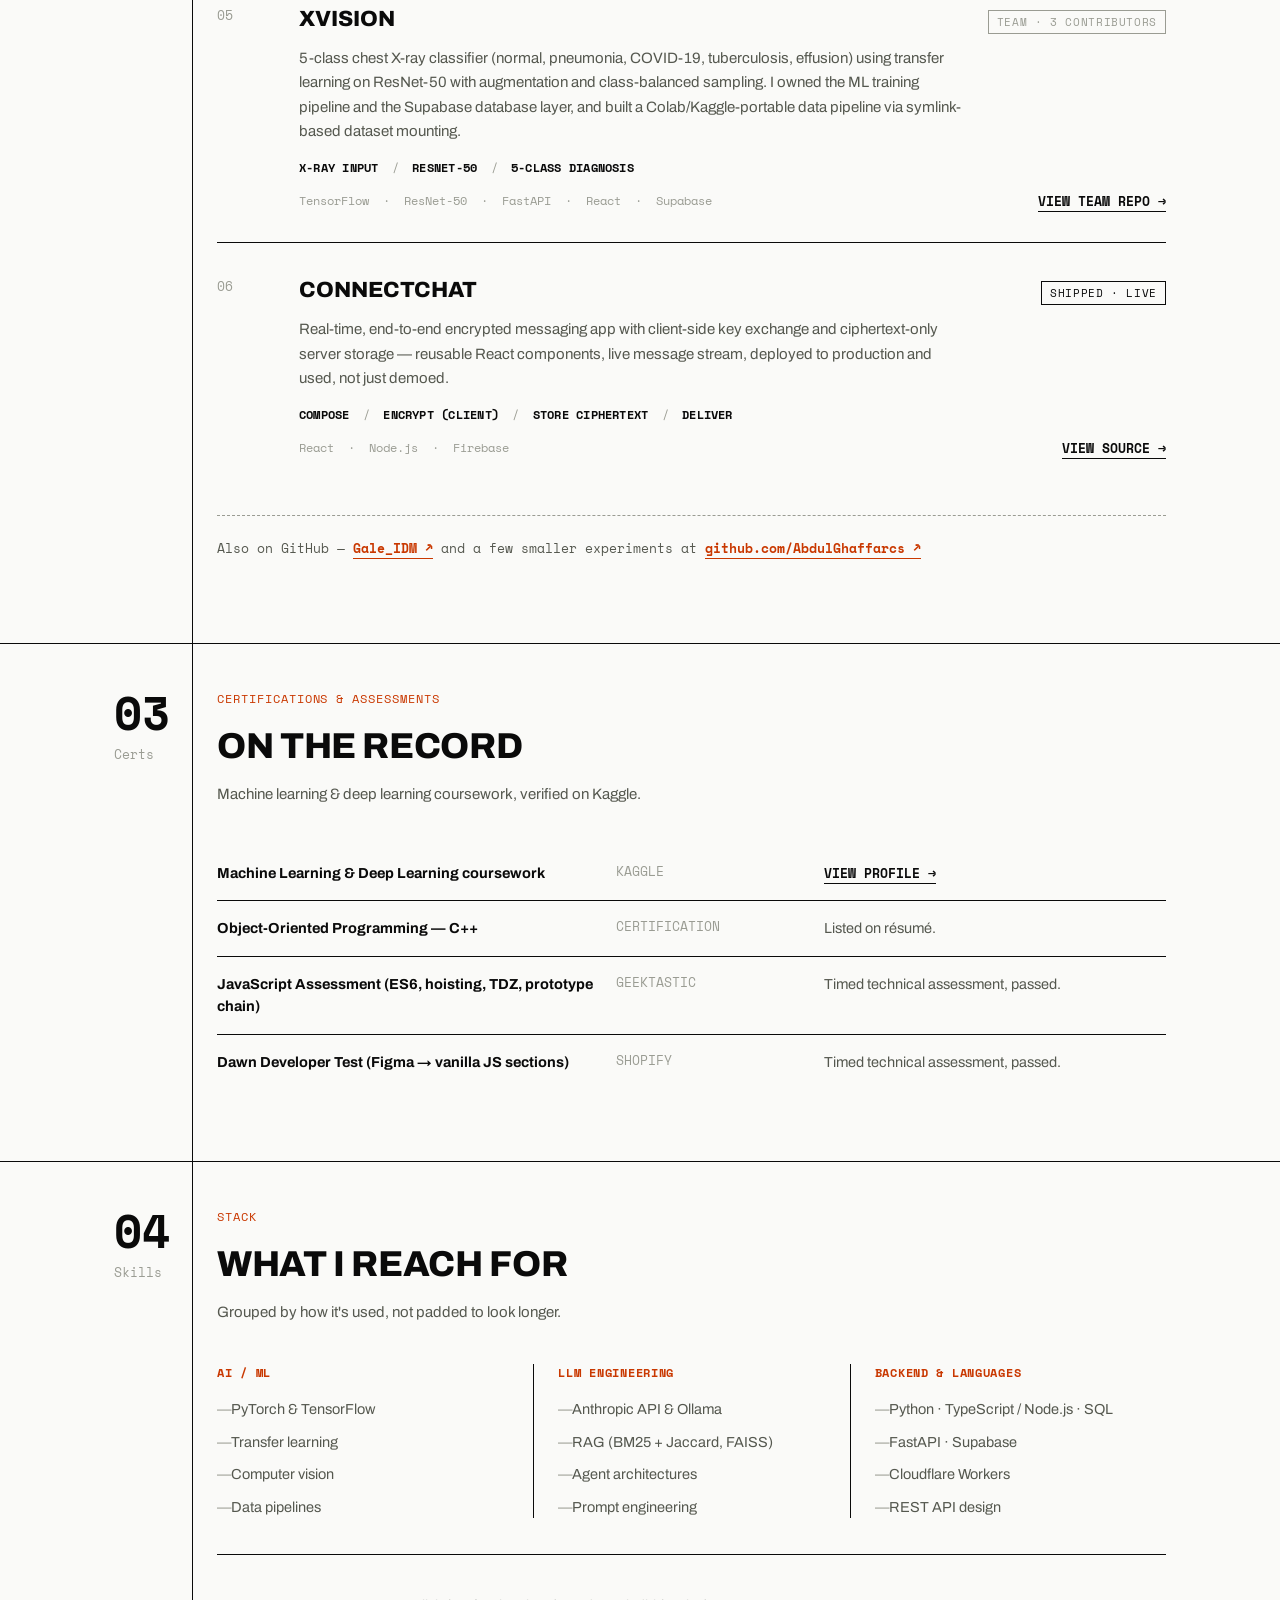
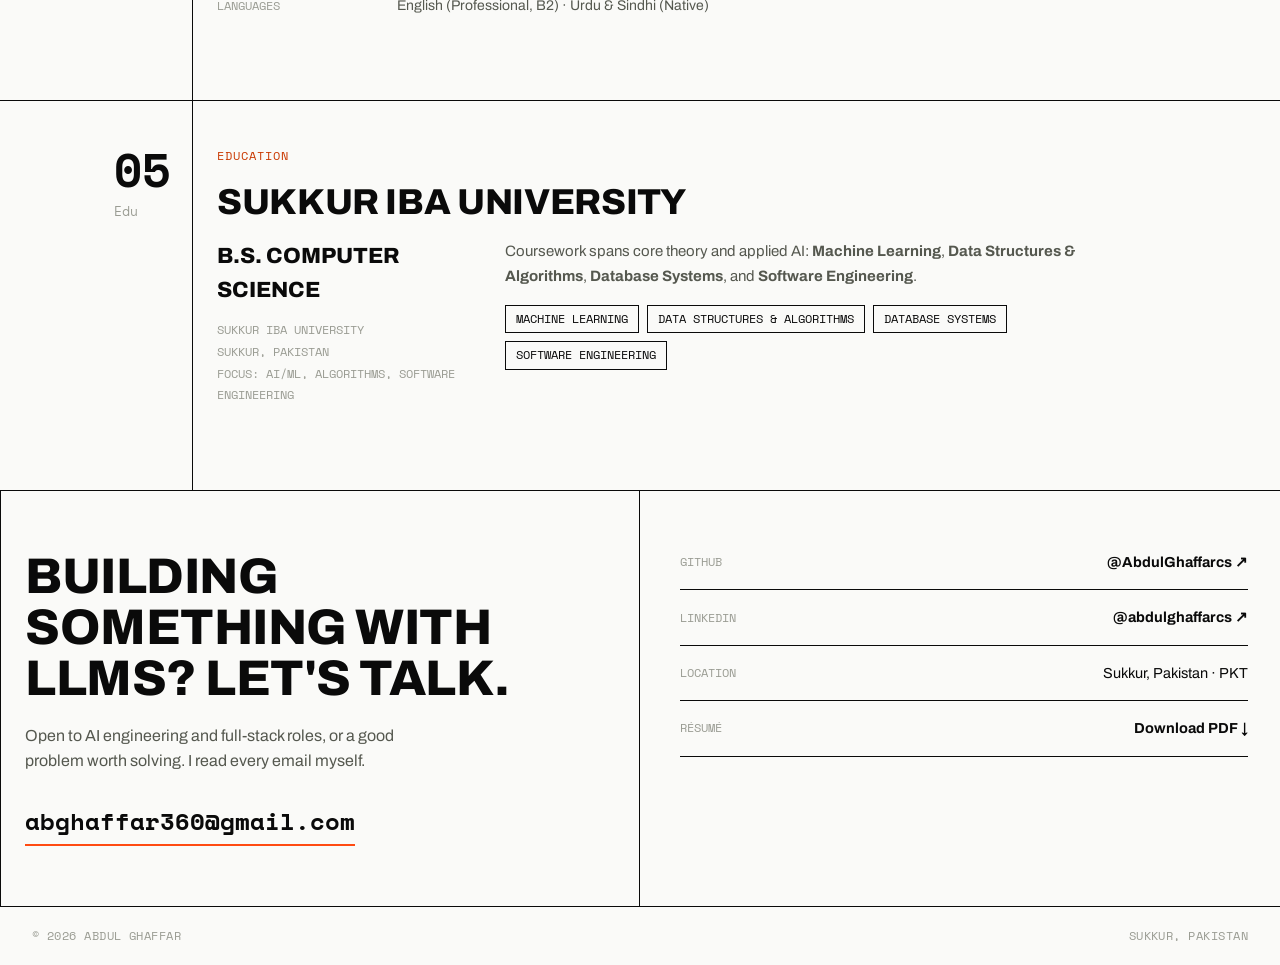
==== commit 88068cb3: "Update résumé link and location status" ====
--- a/index.html
+++ b/index.html
@@ -28,7 +28,7 @@
       <a href="#contact">Contact</a>
     </div>
     <div class="nav-actions">
-      <a class="btn" href="assets/AbdulGhaffar-Resume.pdf" target="_blank" rel="noopener">Résumé</a>
+      <a class="btn" href="assets/AbdulGhaffar_fullStack.pdf" target="_blank" rel="noopener">Résumé</a>
       <a class="btn btn-primary" href="mailto:abghaffar360@gmail.com">Email</a>
       <button class="nav-toggle" id="navToggle" aria-label="Open menu" aria-expanded="false">
         <svg width="18" height="18" viewBox="0 0 24 24" fill="none" stroke="currentColor" stroke-width="2"><line x1="3" y1="7" x2="21" y2="7"/><line x1="3" y1="17" x2="21" y2="17"/></svg>
@@ -42,24 +42,26 @@
     <a href="#skills">04 Skills</a>
     <a href="#education">05 Education</a>
     <a href="#contact">06 Contact</a>
-    <a class="btn btn-primary" href="assets/AbdulGhaffar-Resume.pdf" target="_blank" rel="noopener">Download résumé</a>
+    <a class="btn btn-primary" href="assets/AbdulGhaffar_fullStack.pdf" target="_blank" rel="noopener">Download résumé</a>
   </div>
 </nav>
 
 <main id="top">
 
   <!-- HERO / MASTHEAD -->
+   <!-- HERO / MASTHEAD -->
   <header class="hero section">
     <div class="hero-inner">
+     <div class="wrap hero-grid">
       <div class="hero-main">
-        <p class="hero-kicker"><span class="blip"></span> STATUS: OPEN TO WORK — PAKISTAN (PKT)</p>
+        <p class="hero-kicker"><span class="blip"></span> STATUS: OPEN TO WORK — SUKKUR, PAKISTAN (PKT)</p>
         <h1 class="hero-title">Abdul<br>Ghaffar<span class="accent">.</span></h1>
         <p class="hero-lede">
           AI engineer &amp; full-stack developer. I build <strong>retrieval that stays accurate</strong>, <strong>agents that don't wander</strong>, and the <strong>evaluation harnesses</strong> that catch it when they do.
         </p>
         <div class="hero-ctas">
           <a href="#work" class="btn btn-primary">View Work →</a>
-          <a href="assets/AbdulGhaffar-Resume.pdf" target="_blank" rel="noopener" class="btn">Download Résumé</a>
+          <a href="assets/AbdulGhaffar_fullStack.pdf" target="_blank" rel="noopener" class="btn">Download Résumé</a>
         </div>
         <div class="hero-links">
           <a href="https://github.com/AbdulGhaffarcs" target="_blank" rel="noopener">
@@ -72,7 +74,7 @@
           </a>
         </div>
       </div>
-
+      
       <aside class="hero-side">
         <div class="hero-photo">
           <img src="assets/portrait.jpg" alt="Portrait of Abdul Ghaffar" loading="eager">
@@ -84,9 +86,11 @@
           <div class="meta-row"><span class="k">Languages</span><span class="v">EN · UR · SD</span></div>
         </div>
       </aside>
+     </div>
     </div>
   </header>
 
+  
   <!-- 01 EXPERIENCE -->
   <section id="experience" class="section">
     <div class="wrap section-inner">
@@ -221,8 +225,7 @@
             <tr>
               <td class="cert-name">Machine Learning &amp; Deep Learning coursework</td>
               <td class="cert-issuer">Kaggle</td>
-              <td class="cert-note"><a class="proj-link" href="https://www.kaggle.com/" target="_blank" rel="noopener">View profile →</a></td>
-              <!-- TODO: replace href above with your actual Kaggle profile URL, e.g. https://www.kaggle.com/yourusername -->
+              <td class="cert-note"><a class="proj-link" href="https://www.kaggle.com/abdulghaffarag" target="_blank" rel="noopener">View profile →</a></td> 
             </tr>
             <tr>
               <td class="cert-name">Object-Oriented Programming — C++</td>
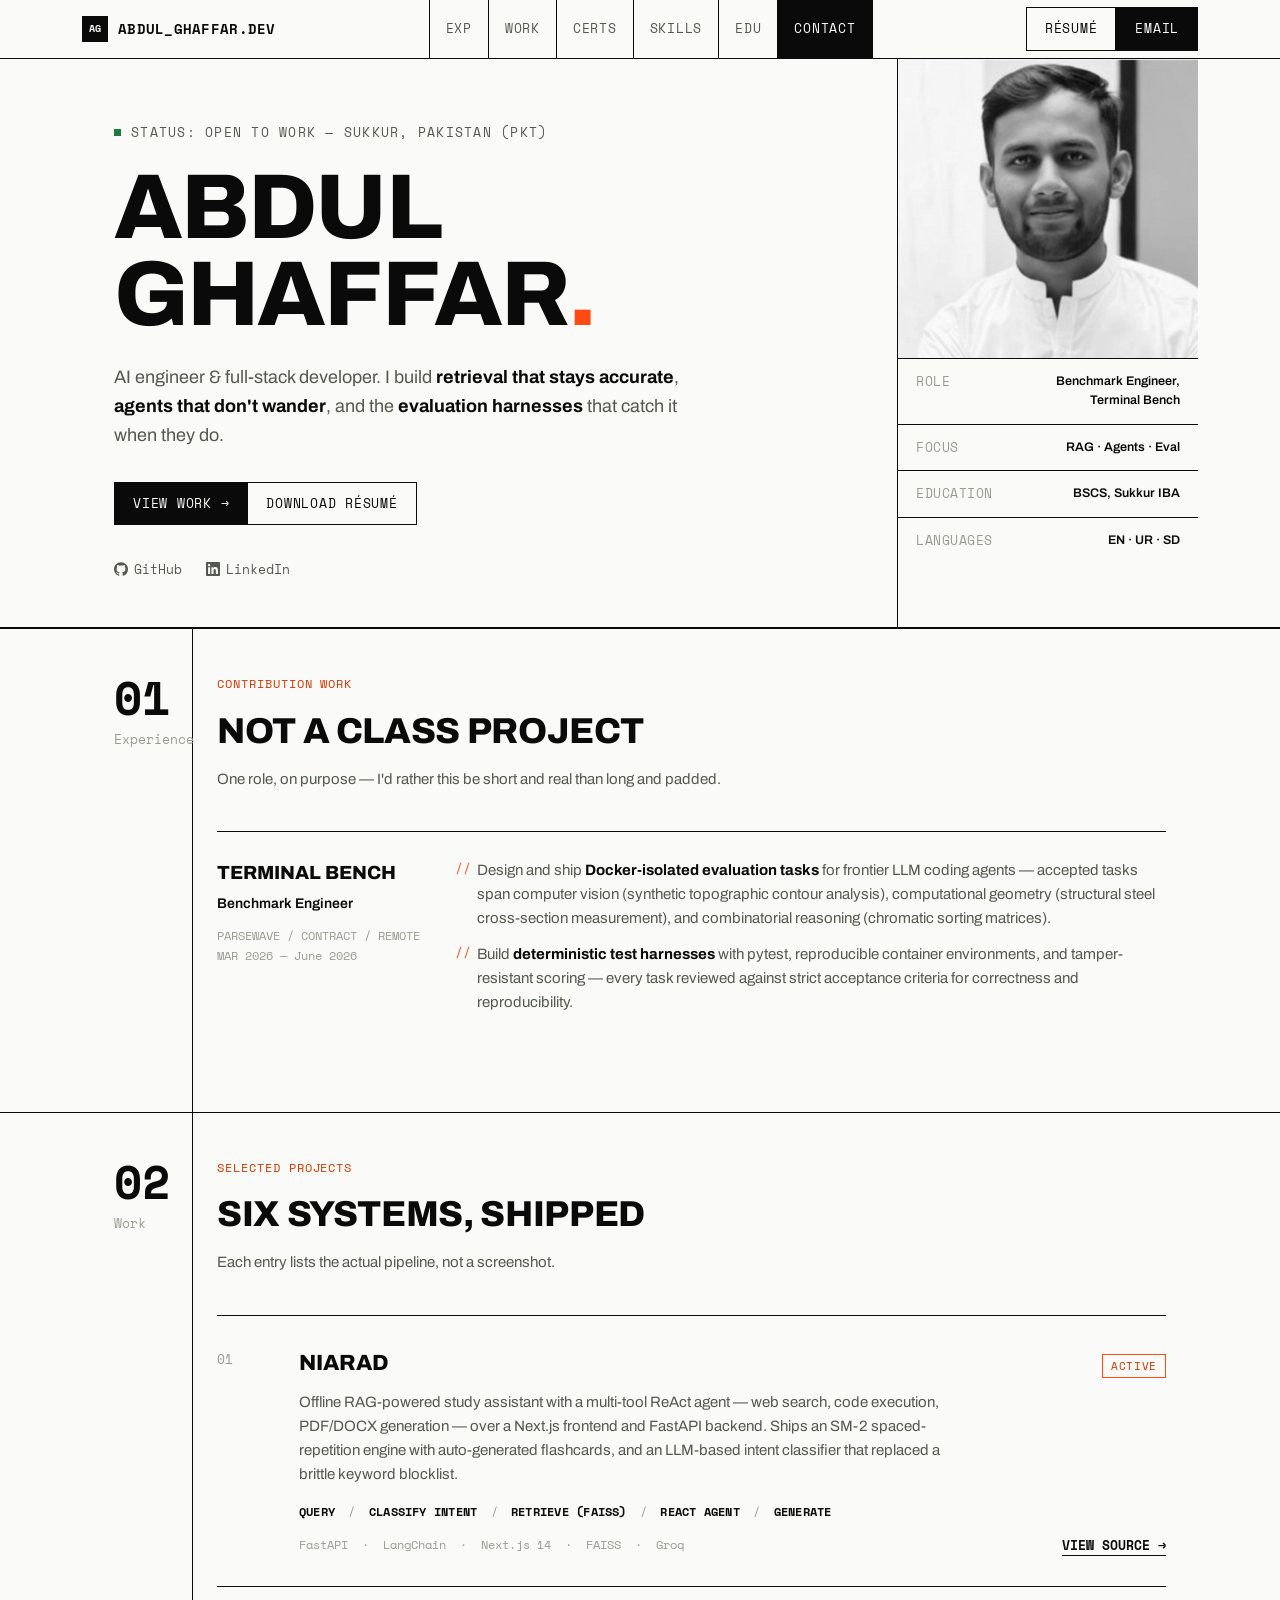
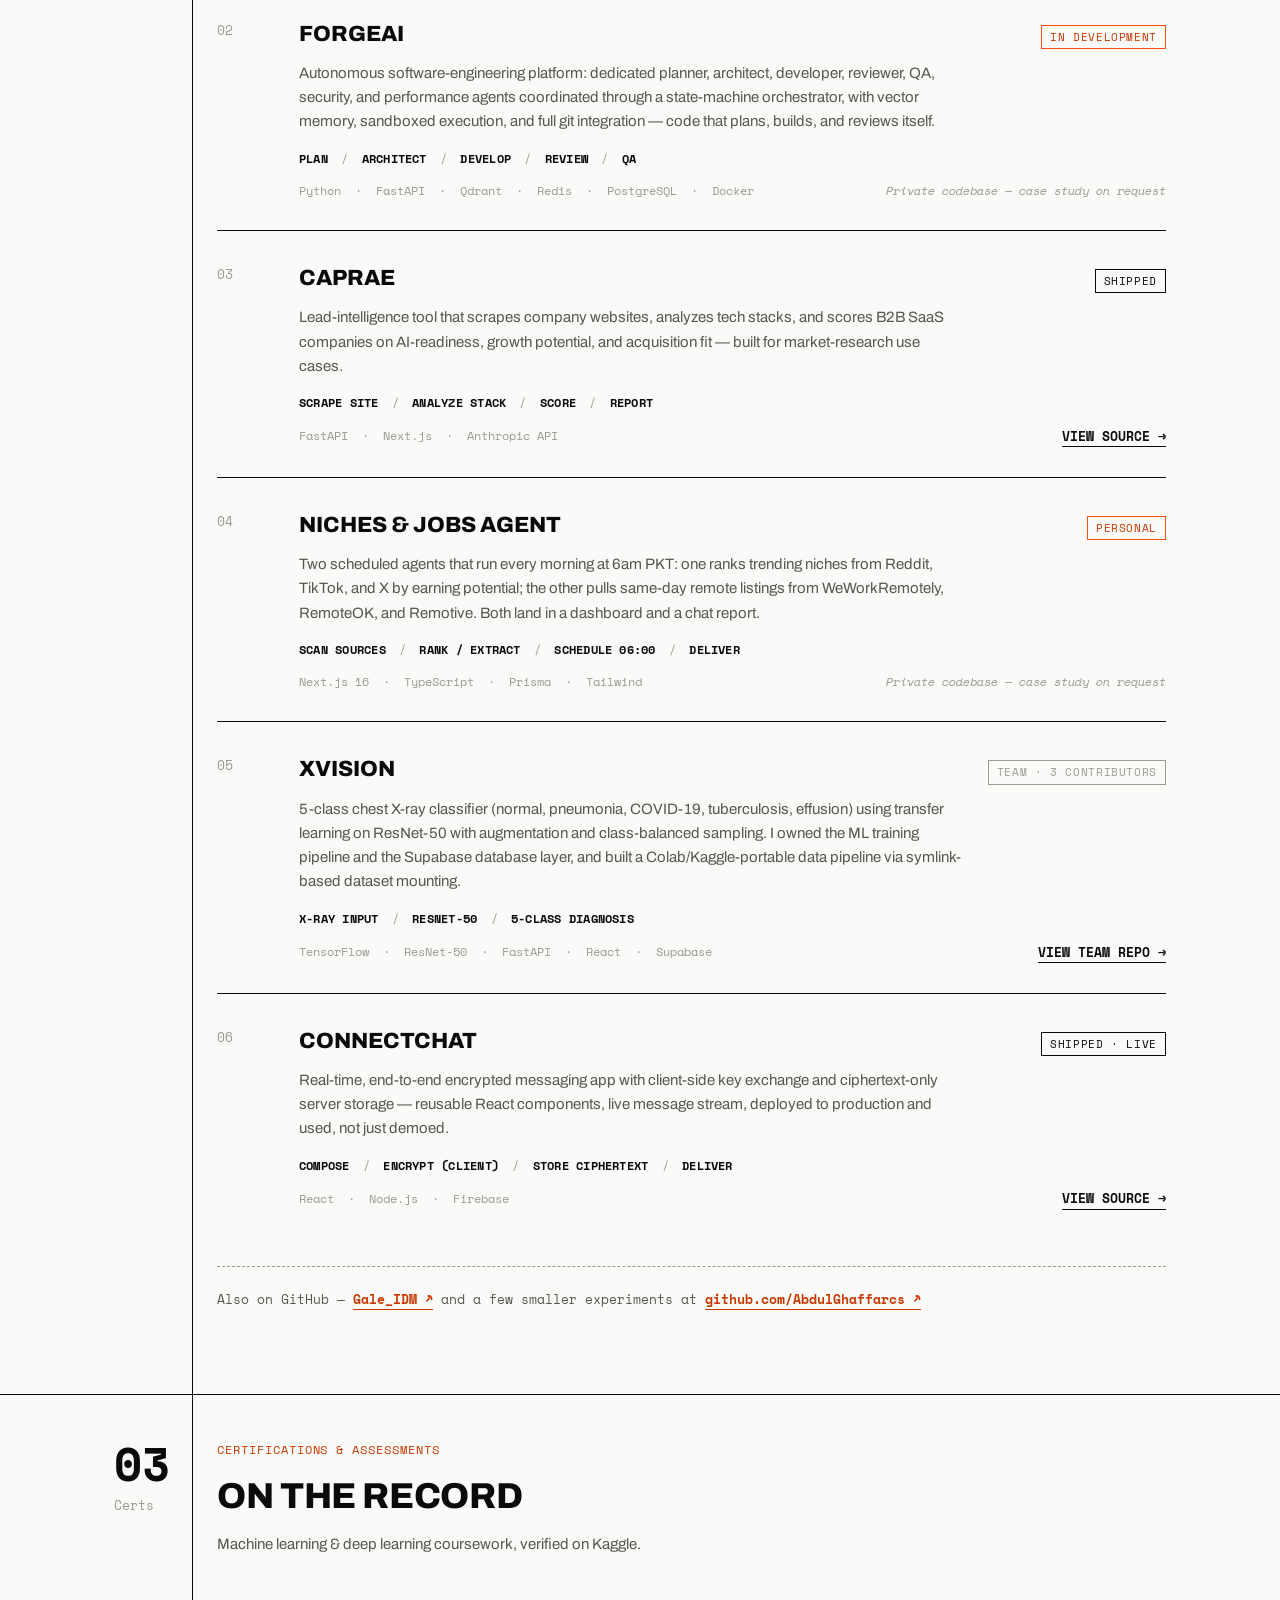
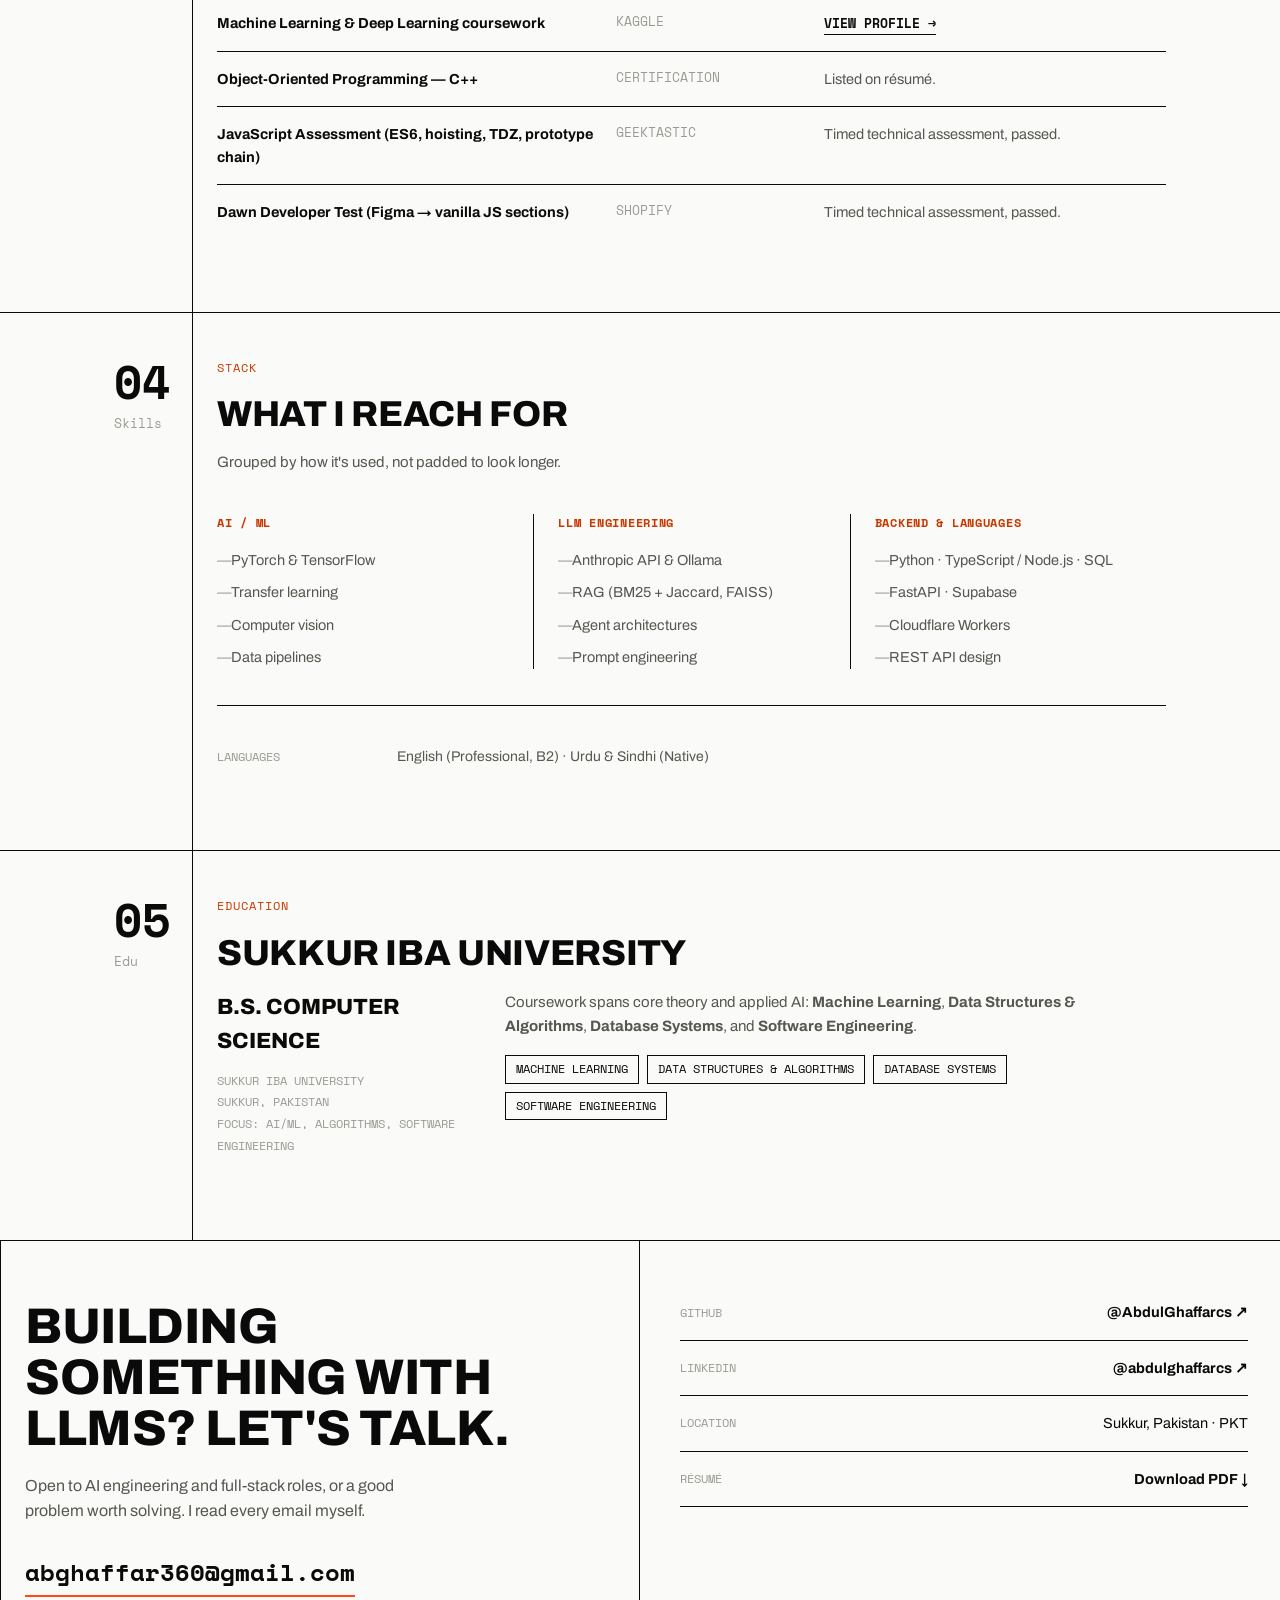
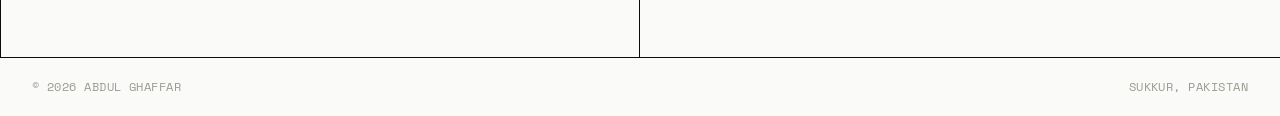
==== commit fd610702: "Add Vercel Web Analytics integration ## Vercel Web Analytics Installation  Successfully configured V" ====
--- a/index.html
+++ b/index.html
@@ -10,6 +10,10 @@
 <link rel="preconnect" href="https://fonts.gstatic.com" crossorigin>
 <link href="https://fonts.googleapis.com/css2?family=Archivo:wght@400;500;600;700;800&family=Space+Mono:wght@400;700&display=swap" rel="stylesheet">
 <link rel="stylesheet" href="styles.css">
+<script>
+  window.va = window.va || function () { (window.vaq = window.vaq || []).push(arguments); };
+</script>
+<script defer src="/_vercel/insights/script.js"></script>
 </head>
 <body>
 
--- a/styles.css
+++ b/styles.css
@@ -4,6 +4,8 @@
    corners, no soft shadows. Hairline rules, numbered sections,
    a single accent used sparingly. Set in one grotesk + one mono.
    ============================================================ */
+
+
 
 :root{
   --paper: #FAFAF8;
@@ -149,9 +151,11 @@
 /* ---------- Hero / masthead ---------- */
 .hero{ border-top: none; }
 .hero-inner{
+  border-bottom: 1px solid var(--ink);
+}
+.hero-grid{
   display: grid;
   grid-template-columns: 1fr 300px;
-  border-bottom: 1px solid var(--ink);
 }
 .hero-main{ padding: 64px 32px 48px; border-right: 1px solid var(--ink); }
 .hero-kicker{
@@ -363,7 +367,7 @@
   .nav-links{ display: none; }
   .nav-actions .btn{ display: none; }
   .nav-toggle{ display: flex; }
-  .hero-inner{ grid-template-columns: 1fr; }
+  .hero-grid{ grid-template-columns: 1fr; }
   .hero-main{ border-right: none; border-bottom: 1px solid var(--ink); }
   .hero-side{ max-width: 340px; }
   .section-inner{ grid-template-columns: 1fr; }
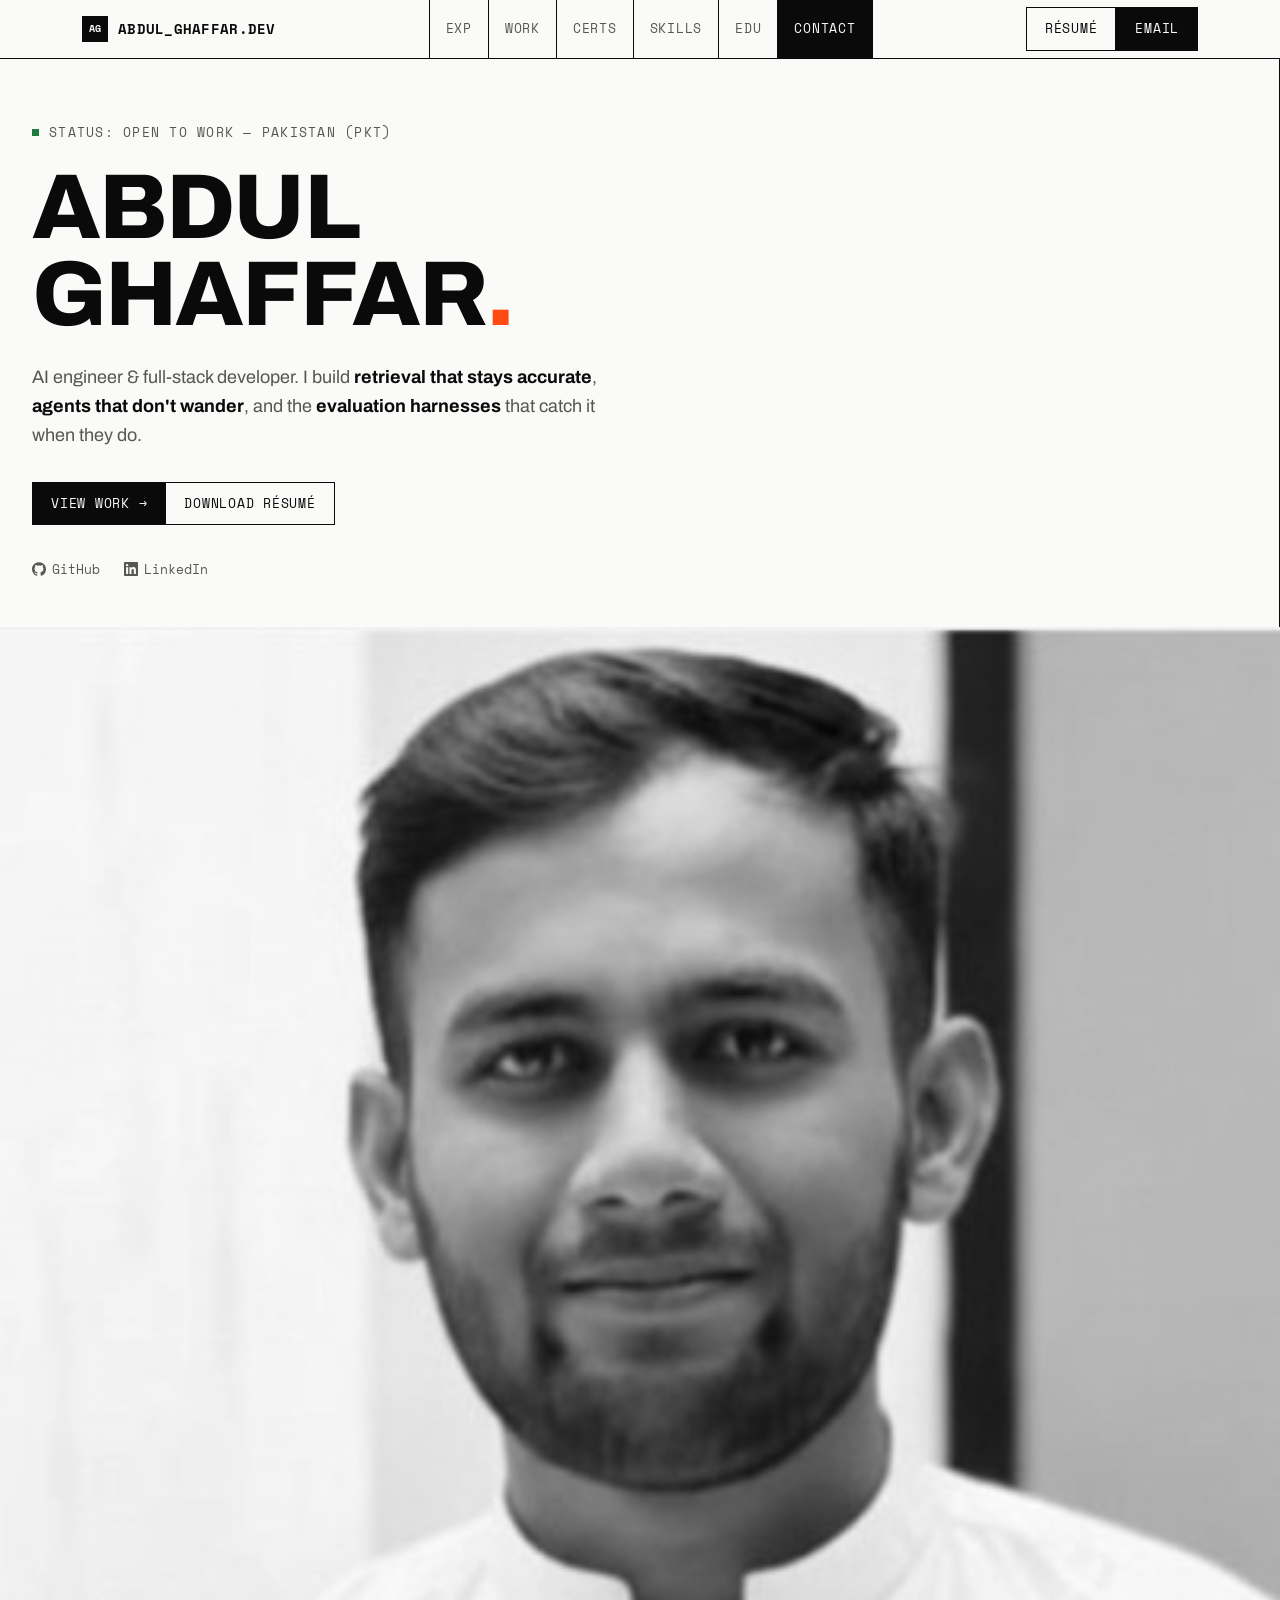
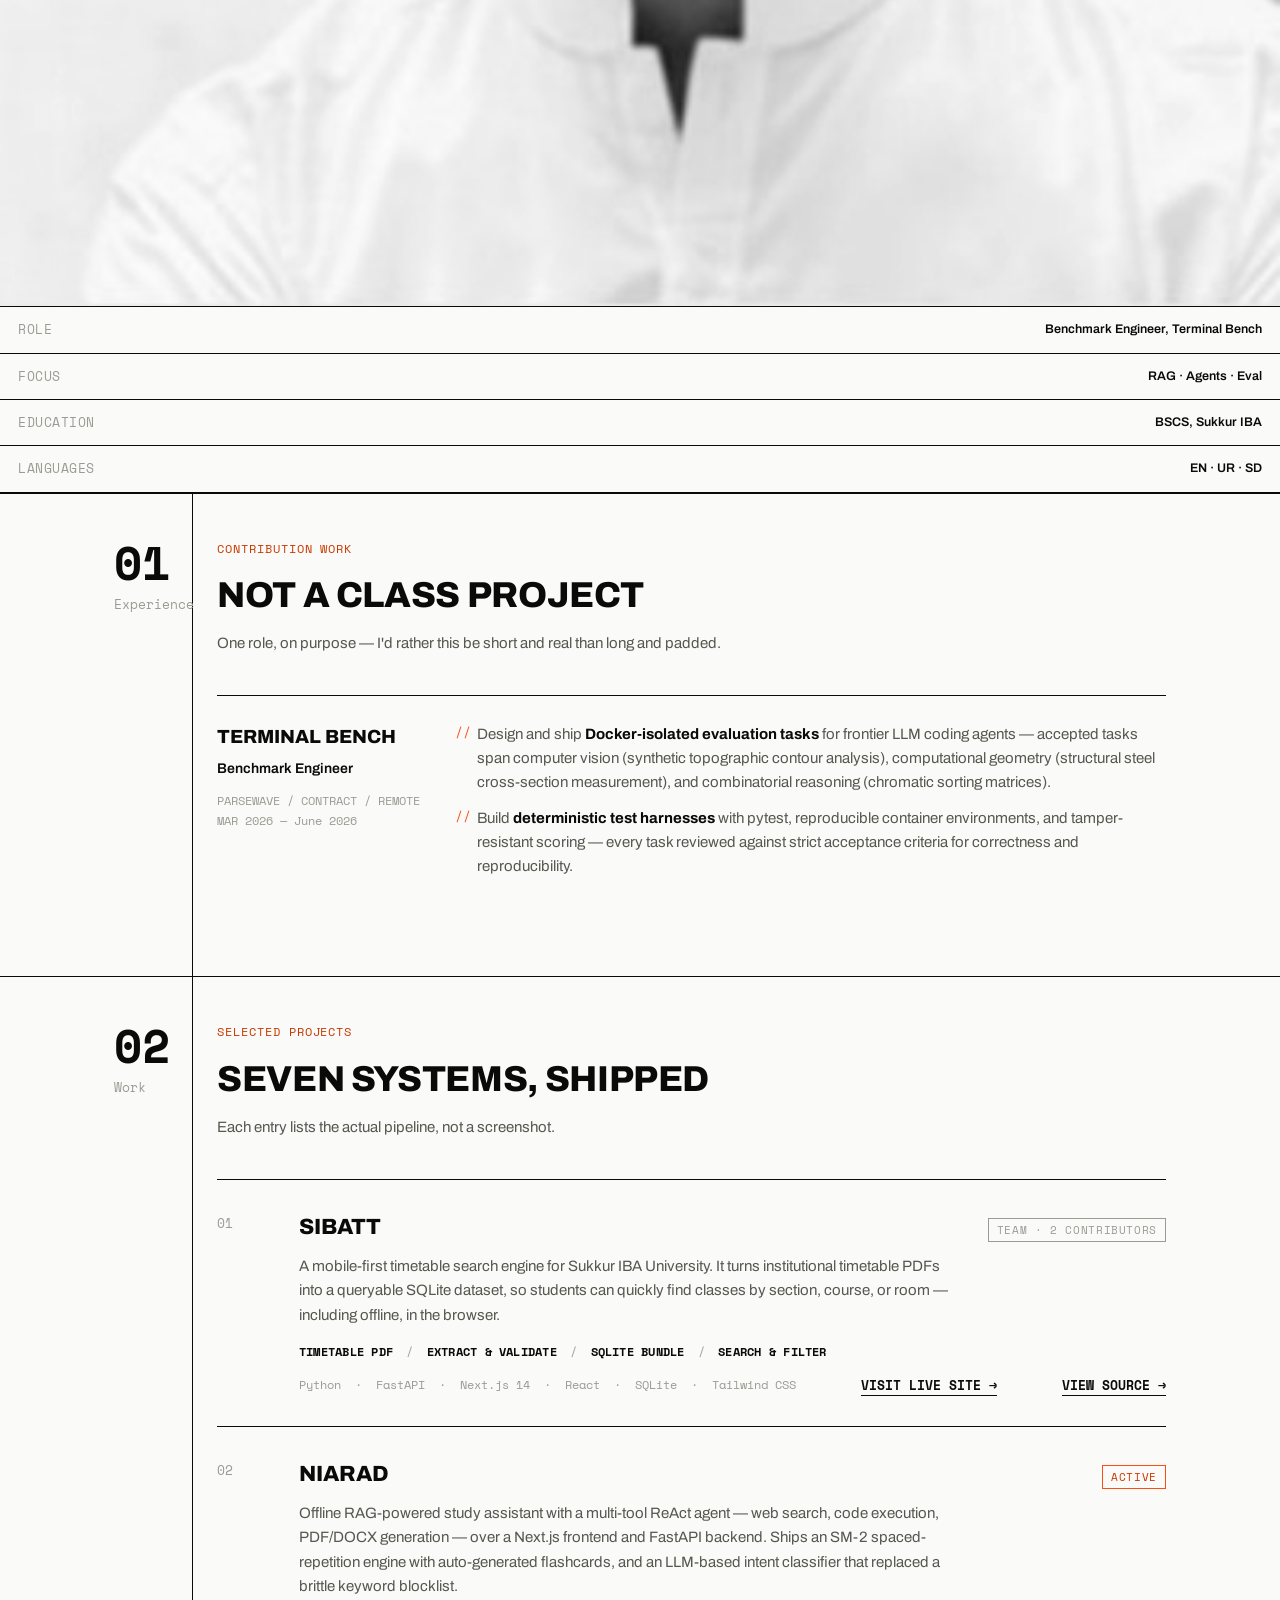
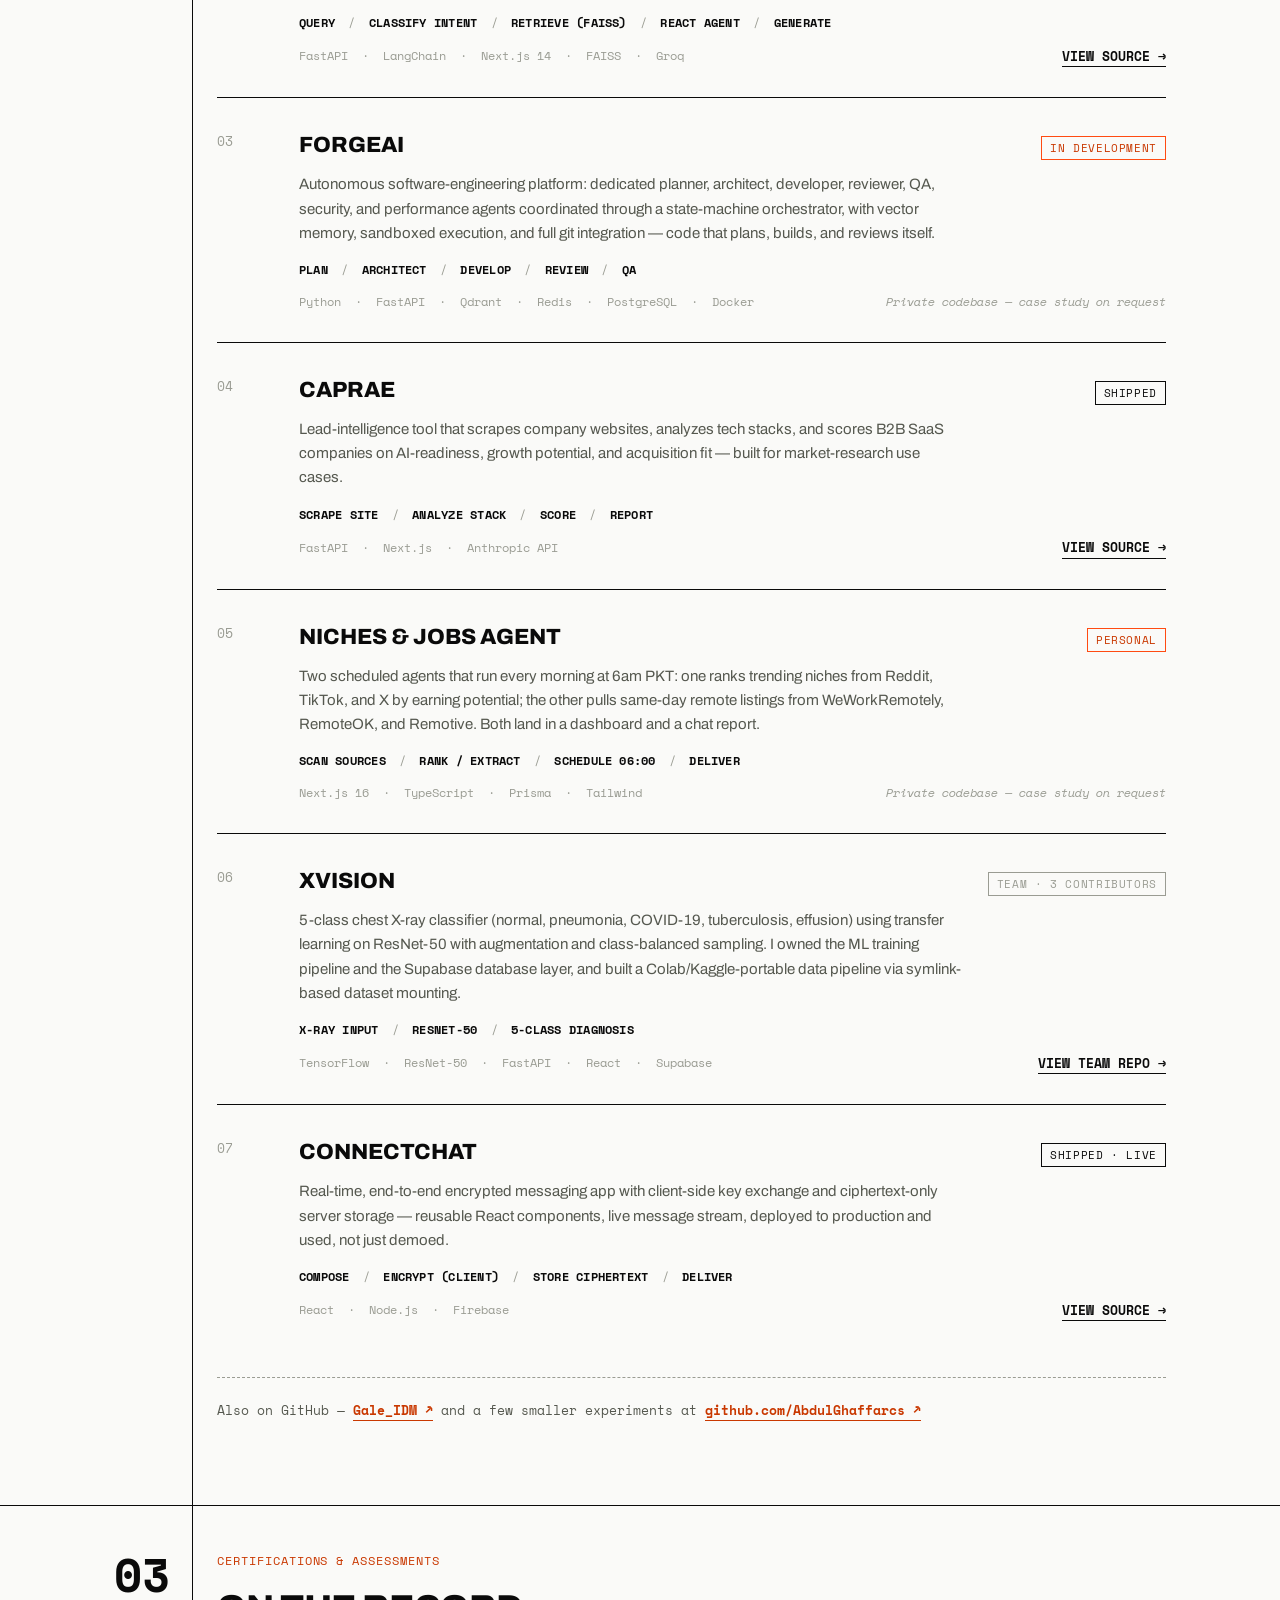
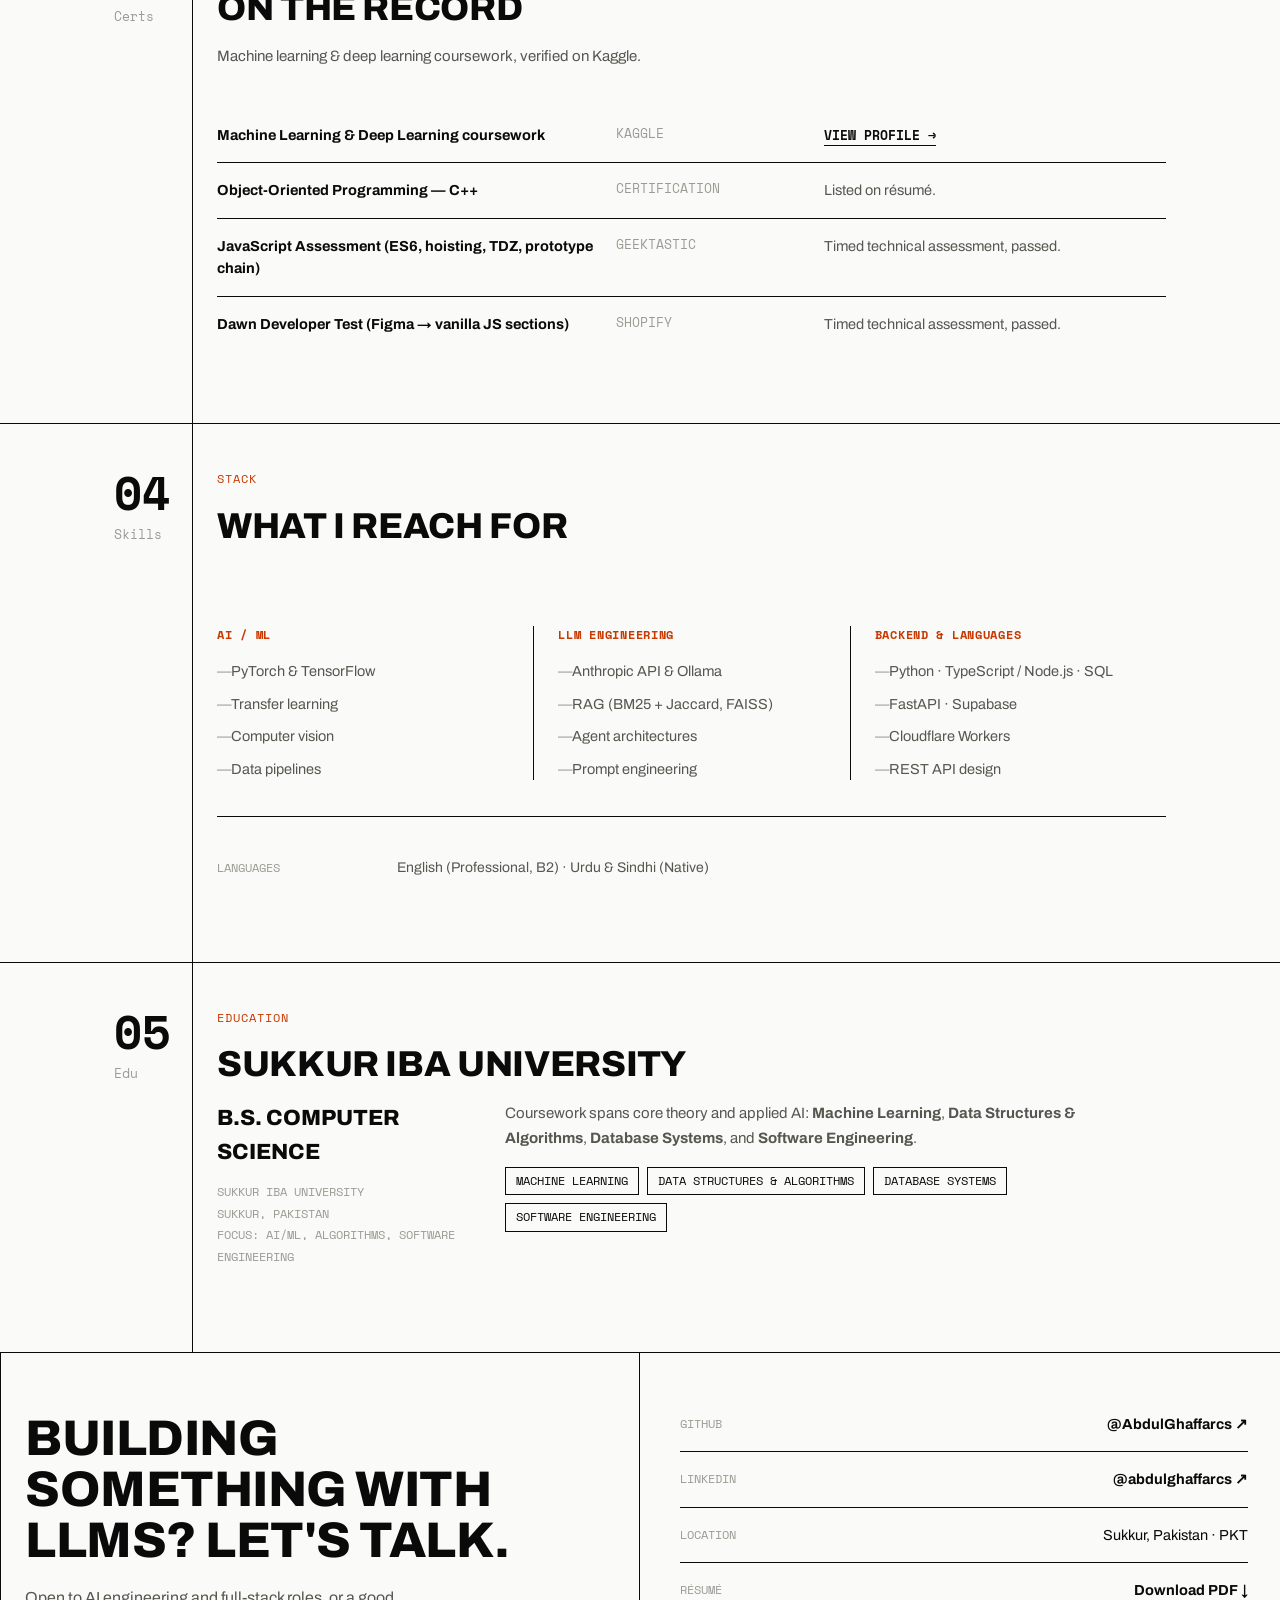
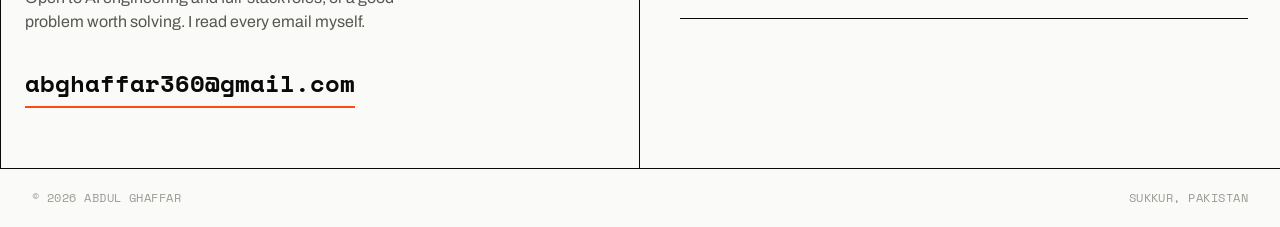
==== commit f30ac859: "added sibatt" ====
--- a/index.html
+++ b/index.html
@@ -10,10 +10,6 @@
 <link rel="preconnect" href="https://fonts.gstatic.com" crossorigin>
 <link href="https://fonts.googleapis.com/css2?family=Archivo:wght@400;500;600;700;800&family=Space+Mono:wght@400;700&display=swap" rel="stylesheet">
 <link rel="stylesheet" href="styles.css">
-<script>
-  window.va = window.va || function () { (window.vaq = window.vaq || []).push(arguments); };
-</script>
-<script defer src="/_vercel/insights/script.js"></script>
 </head>
 <body>
 
@@ -32,7 +28,7 @@
       <a href="#contact">Contact</a>
     </div>
     <div class="nav-actions">
-      <a class="btn" href="assets/AbdulGhaffar_fullStack.pdf" target="_blank" rel="noopener">Résumé</a>
+      <a class="btn" href="assets/AbdulGhaffar-Resume.pdf" target="_blank" rel="noopener">Résumé</a>
       <a class="btn btn-primary" href="mailto:abghaffar360@gmail.com">Email</a>
       <button class="nav-toggle" id="navToggle" aria-label="Open menu" aria-expanded="false">
         <svg width="18" height="18" viewBox="0 0 24 24" fill="none" stroke="currentColor" stroke-width="2"><line x1="3" y1="7" x2="21" y2="7"/><line x1="3" y1="17" x2="21" y2="17"/></svg>
@@ -46,26 +42,24 @@
     <a href="#skills">04 Skills</a>
     <a href="#education">05 Education</a>
     <a href="#contact">06 Contact</a>
-    <a class="btn btn-primary" href="assets/AbdulGhaffar_fullStack.pdf" target="_blank" rel="noopener">Download résumé</a>
+    <a class="btn btn-primary" href="assets/AbdulGhaffar-Resume.pdf" target="_blank" rel="noopener">Download résumé</a>
   </div>
 </nav>
 
 <main id="top">
 
   <!-- HERO / MASTHEAD -->
-   <!-- HERO / MASTHEAD -->
   <header class="hero section">
     <div class="hero-inner">
-     <div class="wrap hero-grid">
       <div class="hero-main">
-        <p class="hero-kicker"><span class="blip"></span> STATUS: OPEN TO WORK — SUKKUR, PAKISTAN (PKT)</p>
+        <p class="hero-kicker"><span class="blip"></span> STATUS: OPEN TO WORK — PAKISTAN (PKT)</p>
         <h1 class="hero-title">Abdul<br>Ghaffar<span class="accent">.</span></h1>
         <p class="hero-lede">
           AI engineer &amp; full-stack developer. I build <strong>retrieval that stays accurate</strong>, <strong>agents that don't wander</strong>, and the <strong>evaluation harnesses</strong> that catch it when they do.
         </p>
         <div class="hero-ctas">
           <a href="#work" class="btn btn-primary">View Work →</a>
-          <a href="assets/AbdulGhaffar_fullStack.pdf" target="_blank" rel="noopener" class="btn">Download Résumé</a>
+          <a href="assets/AbdulGhaffar-Resume.pdf" target="_blank" rel="noopener" class="btn">Download Résumé</a>
         </div>
         <div class="hero-links">
           <a href="https://github.com/AbdulGhaffarcs" target="_blank" rel="noopener">
@@ -78,7 +72,7 @@
           </a>
         </div>
       </div>
-      
+
       <aside class="hero-side">
         <div class="hero-photo">
           <img src="assets/portrait.jpg" alt="Portrait of Abdul Ghaffar" loading="eager">
@@ -90,11 +84,9 @@
           <div class="meta-row"><span class="k">Languages</span><span class="v">EN · UR · SD</span></div>
         </div>
       </aside>
-     </div>
     </div>
   </header>
 
-  
   <!-- 01 EXPERIENCE -->
   <section id="experience" class="section">
     <div class="wrap section-inner">
@@ -127,11 +119,25 @@
       <div class="section-index"><span class="num">02</span>Work</div>
       <div class="section-body">
         <p class="eyebrow-tag">Selected projects</p>
-        <h2 class="section-h">Six systems, shipped</h2>
+        <h2 class="section-h">Seven systems, shipped</h2>
         <p class="section-sub reveal">Each entry lists the actual pipeline, not a screenshot.</p>
 
         <div class="proj-row reveal">
           <div class="proj-idx">01</div>
+          <div>
+            <div class="proj-head"><h3 class="proj-name">Sibatt</h3><span class="proj-status team">Team · 2 contributors</span></div>
+            <p class="proj-desc">A mobile-first timetable search engine for Sukkur IBA University. It turns institutional timetable PDFs into a queryable SQLite dataset, so students can quickly find classes by section, course, or room — including offline, in the browser.</p>
+            <p class="proj-flow"><b>Timetable PDF</b> <span class="sep">/</span> <b>Extract &amp; validate</b> <span class="sep">/</span> <b>SQLite bundle</b> <span class="sep">/</span> <b>Search &amp; filter</b></p>
+            <div class="proj-bottom">
+              <div class="proj-stack"><span>Python</span><span>FastAPI</span><span>Next.js 14</span><span>React</span><span>SQLite</span><span>Tailwind CSS</span></div>
+              <a class="proj-link" href="https://sibatt.vercel.app" target="_blank" rel="noopener">Visit live site →</a>
+              <a class="proj-link" href="https://github.com/abdulghaffarcs/sibatt" target="_blank" rel="noopener">View source →</a>
+            </div>
+          </div>
+        </div>
+
+        <div class="proj-row reveal">
+          <div class="proj-idx">02</div>
           <div>
             <div class="proj-head"><h3 class="proj-name">NIARAD</h3><span class="proj-status wip">Active</span></div>
             <p class="proj-desc">Offline RAG-powered study assistant with a multi-tool ReAct agent — web search, code execution, PDF/DOCX generation — over a Next.js frontend and FastAPI backend. Ships an SM-2 spaced-repetition engine with auto-generated flashcards, and an LLM-based intent classifier that replaced a brittle keyword blocklist.</p>
@@ -144,7 +150,7 @@
         </div>
 
         <div class="proj-row reveal">
-          <div class="proj-idx">02</div>
+          <div class="proj-idx">03</div>
           <div>
             <div class="proj-head"><h3 class="proj-name">ForgeAI</h3><span class="proj-status wip">In development</span></div>
             <p class="proj-desc">Autonomous software-engineering platform: dedicated planner, architect, developer, reviewer, QA, security, and performance agents coordinated through a state-machine orchestrator, with vector memory, sandboxed execution, and full git integration — code that plans, builds, and reviews itself.</p>
@@ -157,7 +163,7 @@
         </div>
 
         <div class="proj-row reveal">
-          <div class="proj-idx">03</div>
+          <div class="proj-idx">04</div>
           <div>
             <div class="proj-head"><h3 class="proj-name">Caprae</h3><span class="proj-status">Shipped</span></div>
             <p class="proj-desc">Lead-intelligence tool that scrapes company websites, analyzes tech stacks, and scores B2B SaaS companies on AI-readiness, growth potential, and acquisition fit — built for market-research use cases.</p>
@@ -170,7 +176,7 @@
         </div>
 
         <div class="proj-row reveal">
-          <div class="proj-idx">04</div>
+          <div class="proj-idx">05</div>
           <div>
             <div class="proj-head"><h3 class="proj-name">Niches &amp; Jobs Agent</h3><span class="proj-status wip">Personal</span></div>
             <p class="proj-desc">Two scheduled agents that run every morning at 6am PKT: one ranks trending niches from Reddit, TikTok, and X by earning potential; the other pulls same-day remote listings from WeWorkRemotely, RemoteOK, and Remotive. Both land in a dashboard and a chat report.</p>
@@ -183,7 +189,7 @@
         </div>
 
         <div class="proj-row reveal">
-          <div class="proj-idx">05</div>
+          <div class="proj-idx">06</div>
           <div>
             <div class="proj-head"><h3 class="proj-name">XVision</h3><span class="proj-status team">Team · 3 contributors</span></div>
             <p class="proj-desc">5-class chest X-ray classifier (normal, pneumonia, COVID-19, tuberculosis, effusion) using transfer learning on ResNet-50 with augmentation and class-balanced sampling. I owned the ML training pipeline and the Supabase database layer, and built a Colab/Kaggle-portable data pipeline via symlink-based dataset mounting.</p>
@@ -196,7 +202,7 @@
         </div>
 
         <div class="proj-row reveal">
-          <div class="proj-idx">06</div>
+          <div class="proj-idx">07</div>
           <div>
             <div class="proj-head"><h3 class="proj-name">ConnectChat</h3><span class="proj-status">Shipped · Live</span></div>
             <p class="proj-desc">Real-time, end-to-end encrypted messaging app with client-side key exchange and ciphertext-only server storage — reusable React components, live message stream, deployed to production and used, not just demoed.</p>
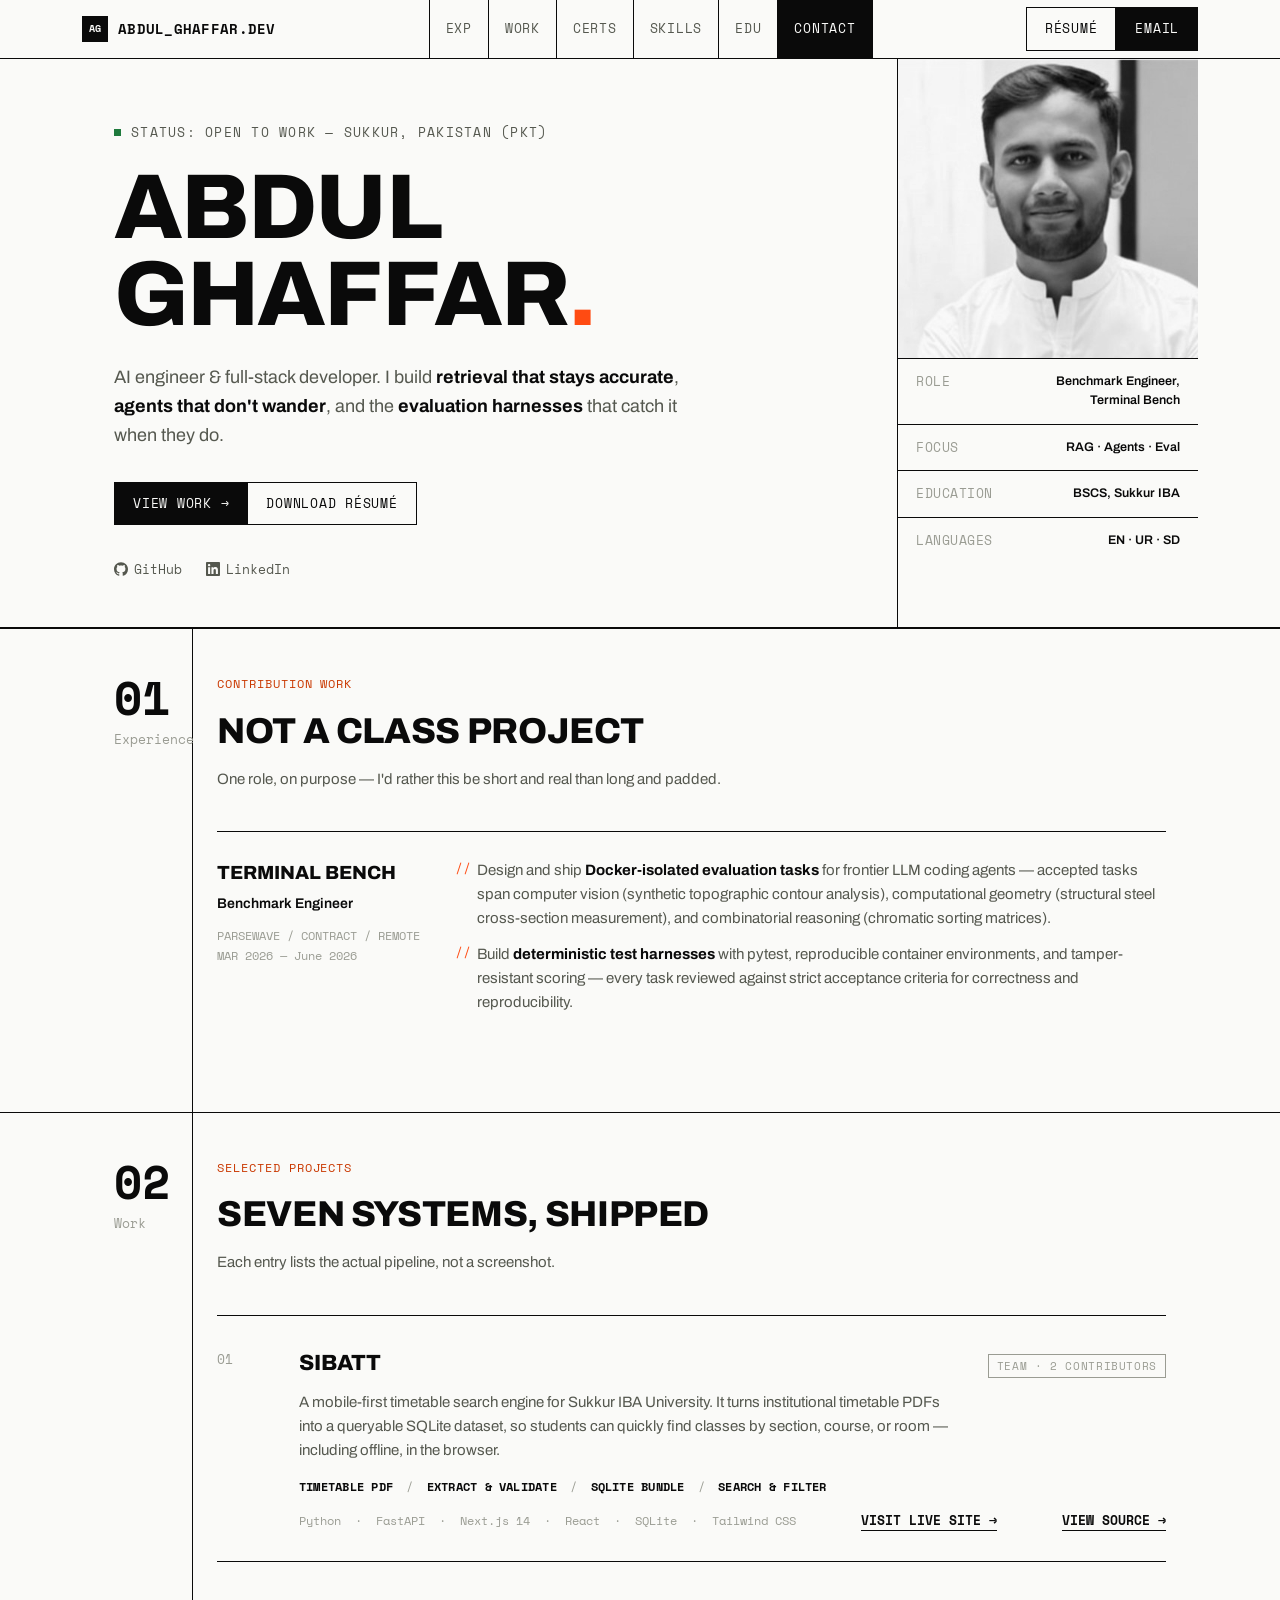
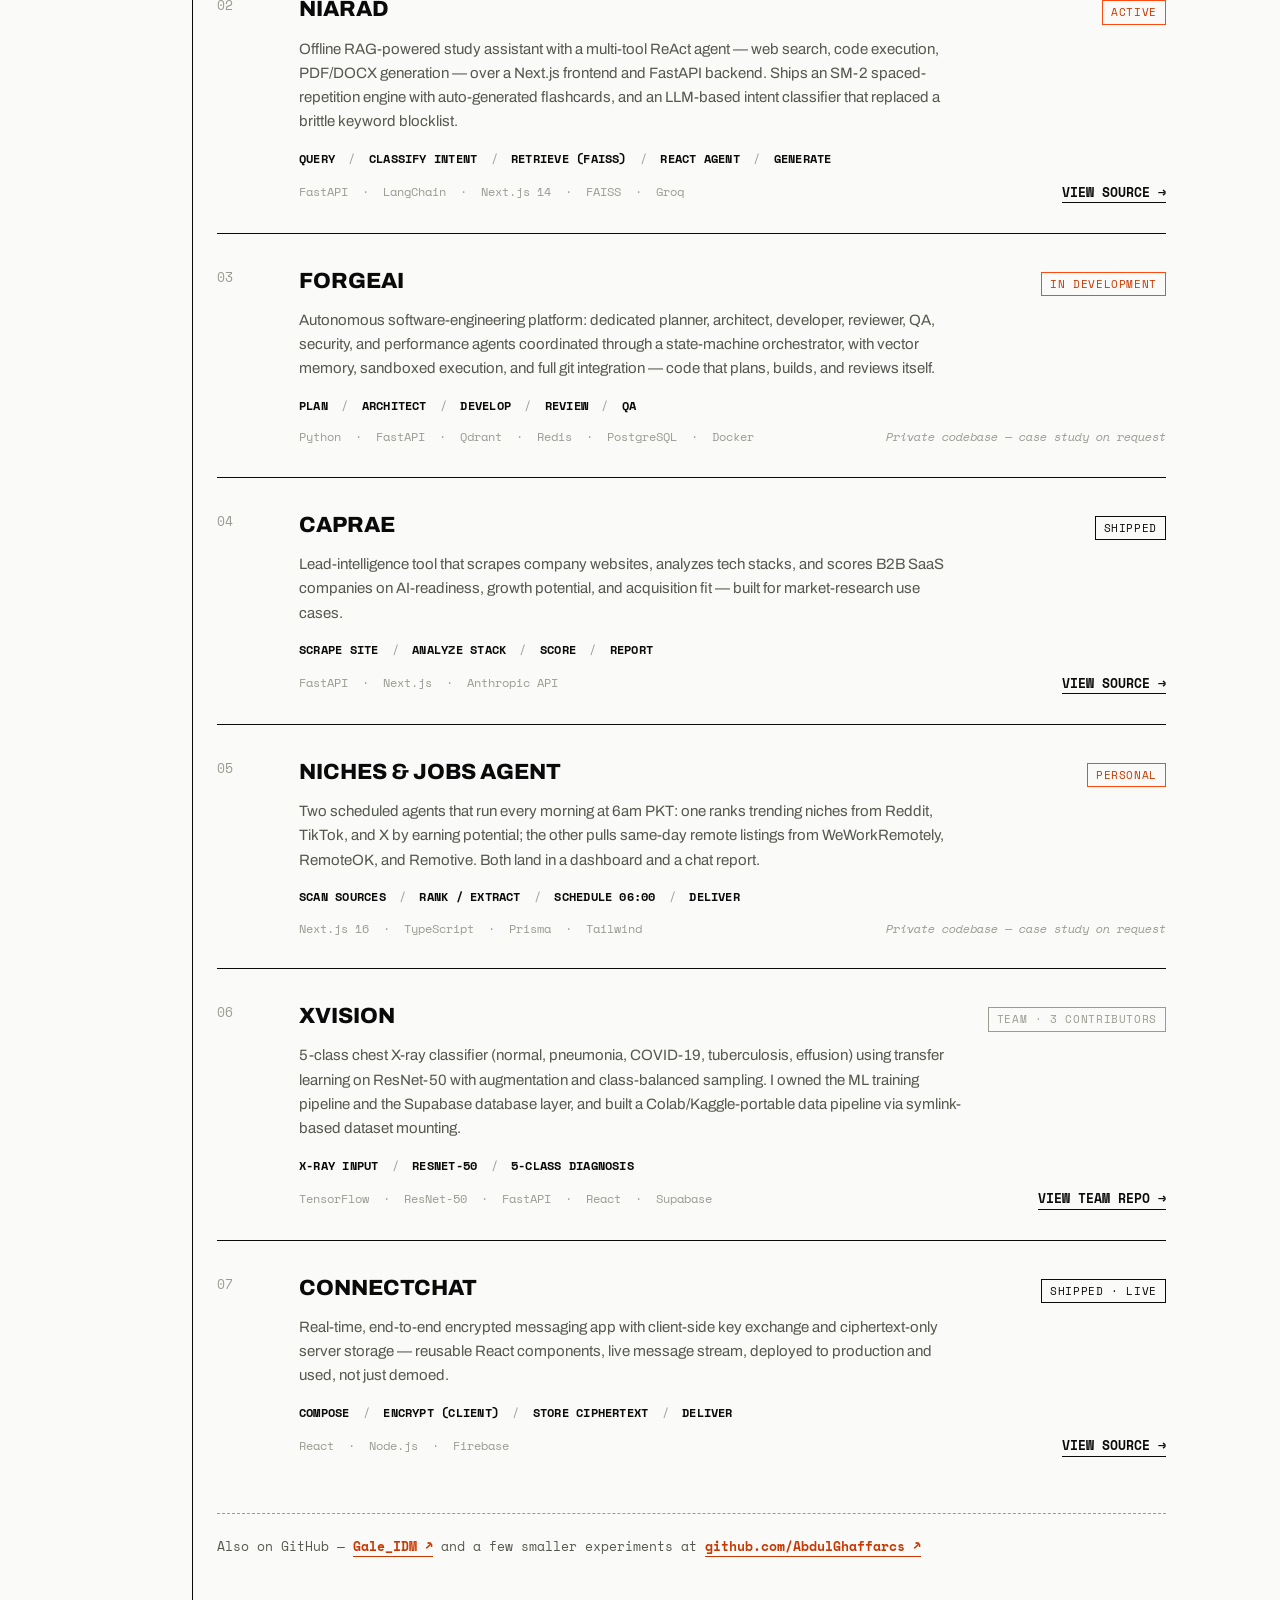
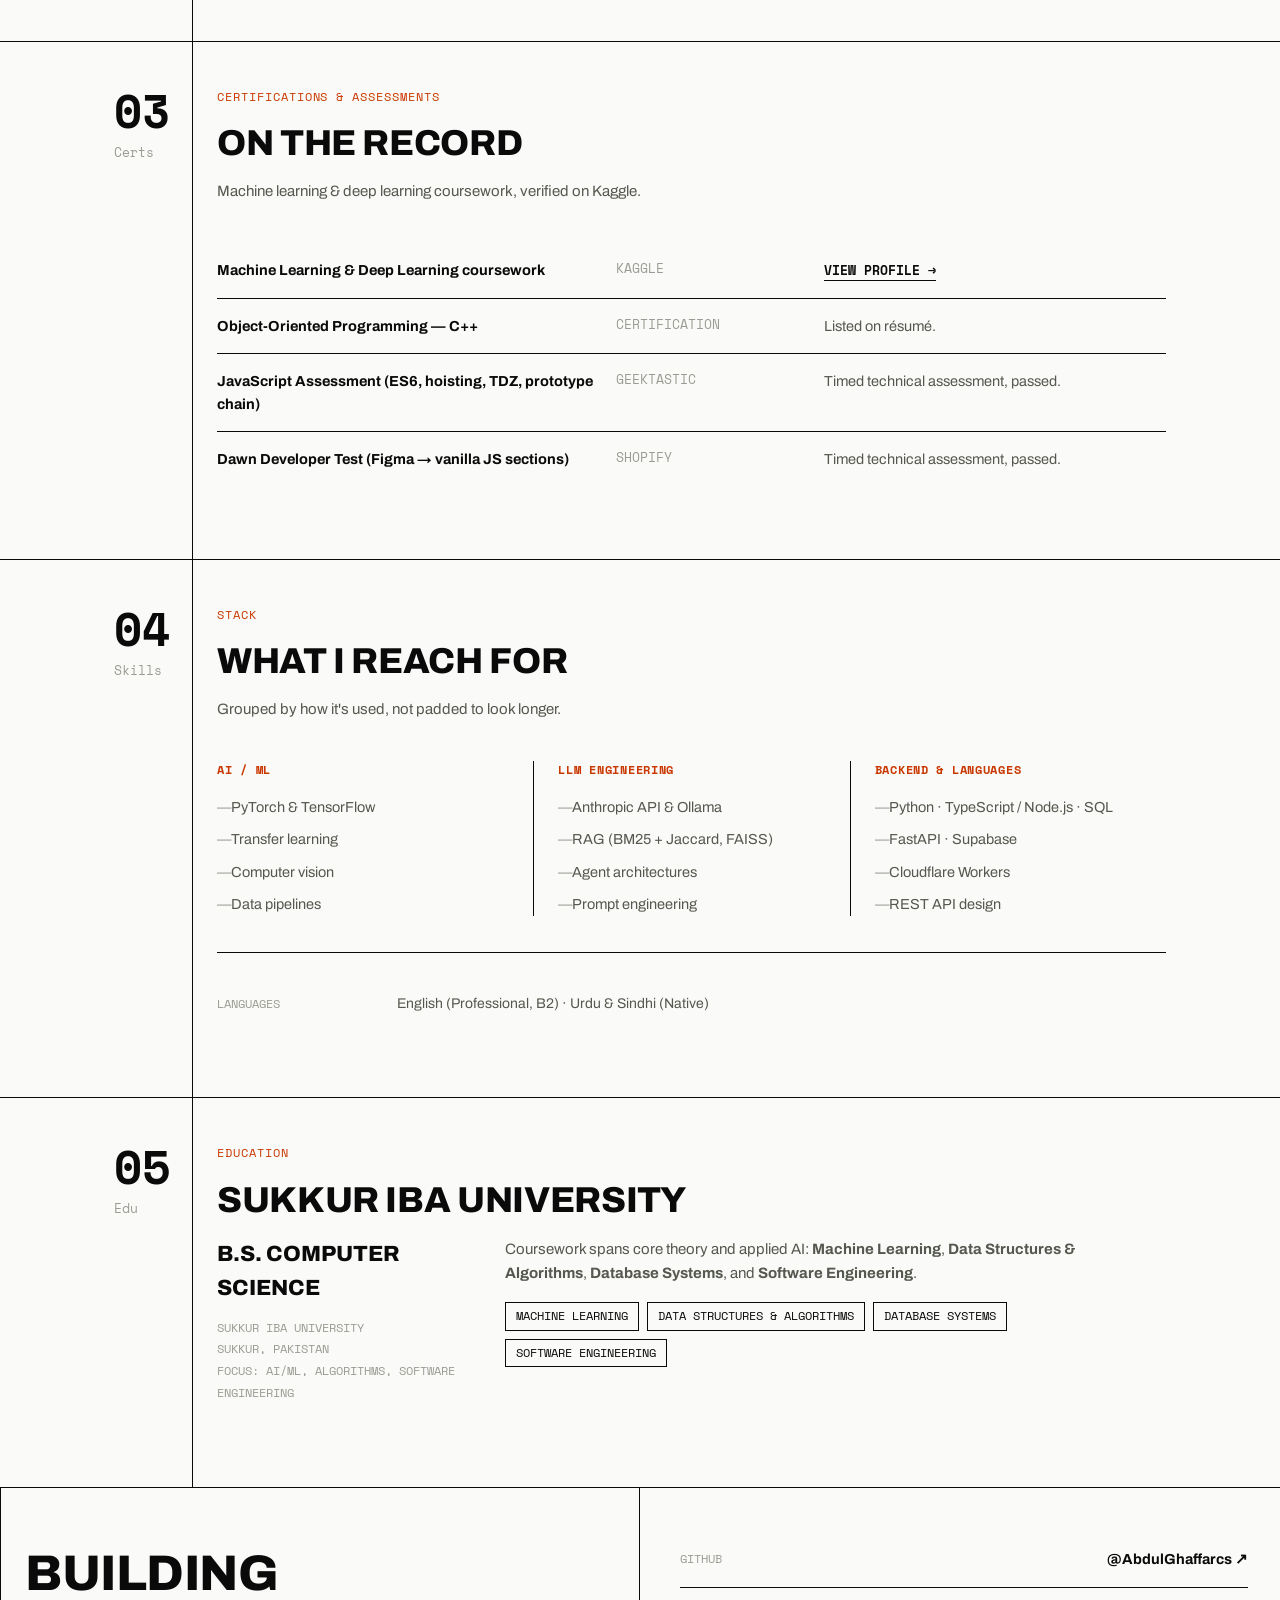
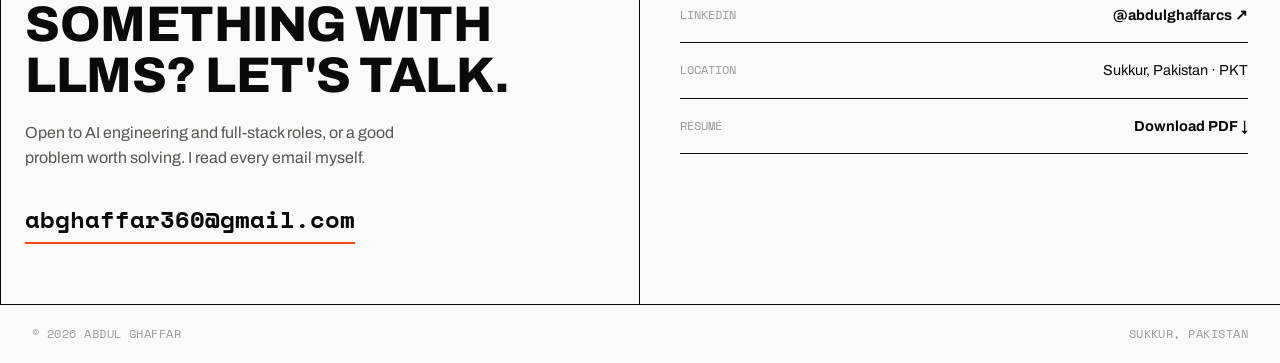
==== commit cfa35ef8: "Merge remote-tracking branch 'refs/remotes/origin/main' index file updated" ====
--- a/index.html
+++ b/index.html
@@ -10,6 +10,10 @@
 <link rel="preconnect" href="https://fonts.gstatic.com" crossorigin>
 <link href="https://fonts.googleapis.com/css2?family=Archivo:wght@400;500;600;700;800&family=Space+Mono:wght@400;700&display=swap" rel="stylesheet">
 <link rel="stylesheet" href="styles.css">
+<script>
+  window.va = window.va || function () { (window.vaq = window.vaq || []).push(arguments); };
+</script>
+<script defer src="/_vercel/insights/script.js"></script>
 </head>
 <body>
 
@@ -28,7 +32,7 @@
       <a href="#contact">Contact</a>
     </div>
     <div class="nav-actions">
-      <a class="btn" href="assets/AbdulGhaffar-Resume.pdf" target="_blank" rel="noopener">Résumé</a>
+      <a class="btn" href="assets/AbdulGhaffar_fullStack.pdf" target="_blank" rel="noopener">Résumé</a>
       <a class="btn btn-primary" href="mailto:abghaffar360@gmail.com">Email</a>
       <button class="nav-toggle" id="navToggle" aria-label="Open menu" aria-expanded="false">
         <svg width="18" height="18" viewBox="0 0 24 24" fill="none" stroke="currentColor" stroke-width="2"><line x1="3" y1="7" x2="21" y2="7"/><line x1="3" y1="17" x2="21" y2="17"/></svg>
@@ -42,24 +46,26 @@
     <a href="#skills">04 Skills</a>
     <a href="#education">05 Education</a>
     <a href="#contact">06 Contact</a>
-    <a class="btn btn-primary" href="assets/AbdulGhaffar-Resume.pdf" target="_blank" rel="noopener">Download résumé</a>
+    <a class="btn btn-primary" href="assets/AbdulGhaffar_fullStack.pdf" target="_blank" rel="noopener">Download résumé</a>
   </div>
 </nav>
 
 <main id="top">
 
   <!-- HERO / MASTHEAD -->
+   <!-- HERO / MASTHEAD -->
   <header class="hero section">
     <div class="hero-inner">
+     <div class="wrap hero-grid">
       <div class="hero-main">
-        <p class="hero-kicker"><span class="blip"></span> STATUS: OPEN TO WORK — PAKISTAN (PKT)</p>
+        <p class="hero-kicker"><span class="blip"></span> STATUS: OPEN TO WORK — SUKKUR, PAKISTAN (PKT)</p>
         <h1 class="hero-title">Abdul<br>Ghaffar<span class="accent">.</span></h1>
         <p class="hero-lede">
           AI engineer &amp; full-stack developer. I build <strong>retrieval that stays accurate</strong>, <strong>agents that don't wander</strong>, and the <strong>evaluation harnesses</strong> that catch it when they do.
         </p>
         <div class="hero-ctas">
           <a href="#work" class="btn btn-primary">View Work →</a>
-          <a href="assets/AbdulGhaffar-Resume.pdf" target="_blank" rel="noopener" class="btn">Download Résumé</a>
+          <a href="assets/AbdulGhaffar_fullStack.pdf" target="_blank" rel="noopener" class="btn">Download Résumé</a>
         </div>
         <div class="hero-links">
           <a href="https://github.com/AbdulGhaffarcs" target="_blank" rel="noopener">
@@ -72,7 +78,7 @@
           </a>
         </div>
       </div>
-
+      
       <aside class="hero-side">
         <div class="hero-photo">
           <img src="assets/portrait.jpg" alt="Portrait of Abdul Ghaffar" loading="eager">
@@ -84,9 +90,11 @@
           <div class="meta-row"><span class="k">Languages</span><span class="v">EN · UR · SD</span></div>
         </div>
       </aside>
+     </div>
     </div>
   </header>
 
+  
   <!-- 01 EXPERIENCE -->
   <section id="experience" class="section">
     <div class="wrap section-inner">
